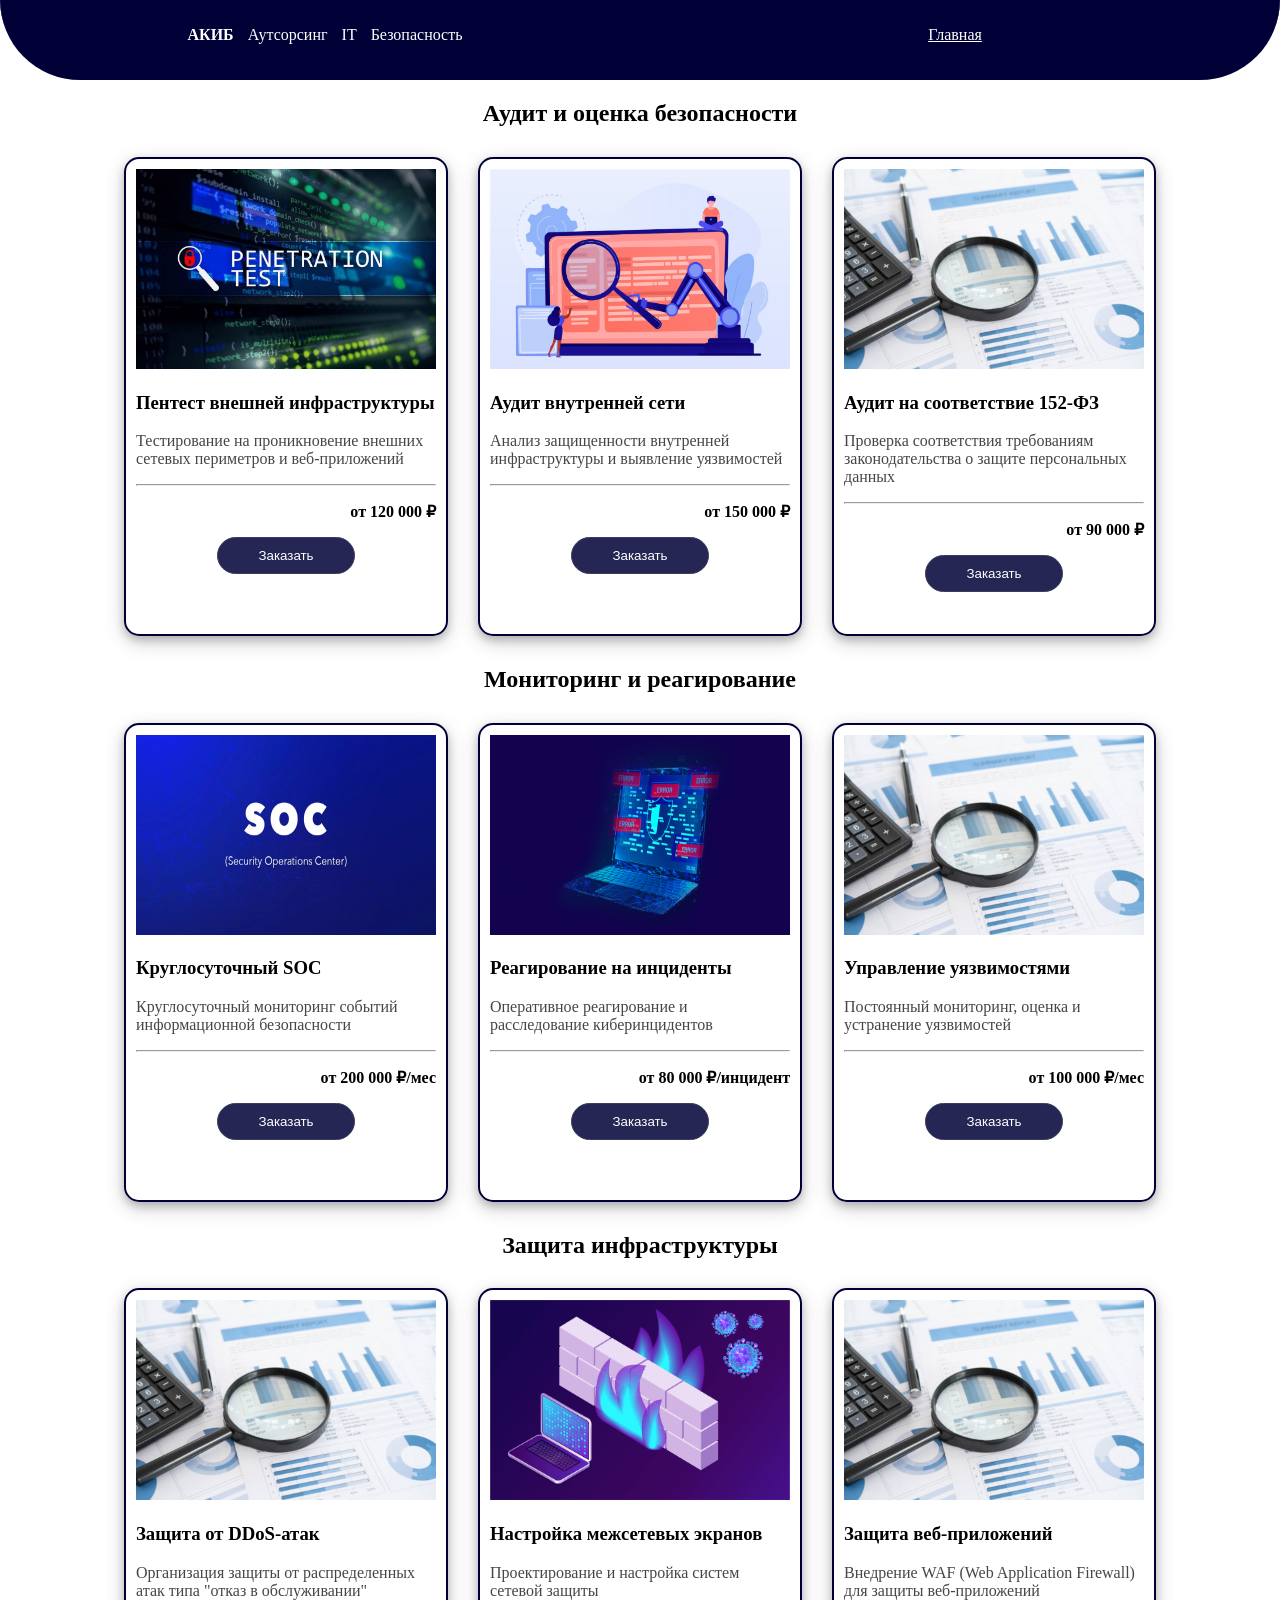
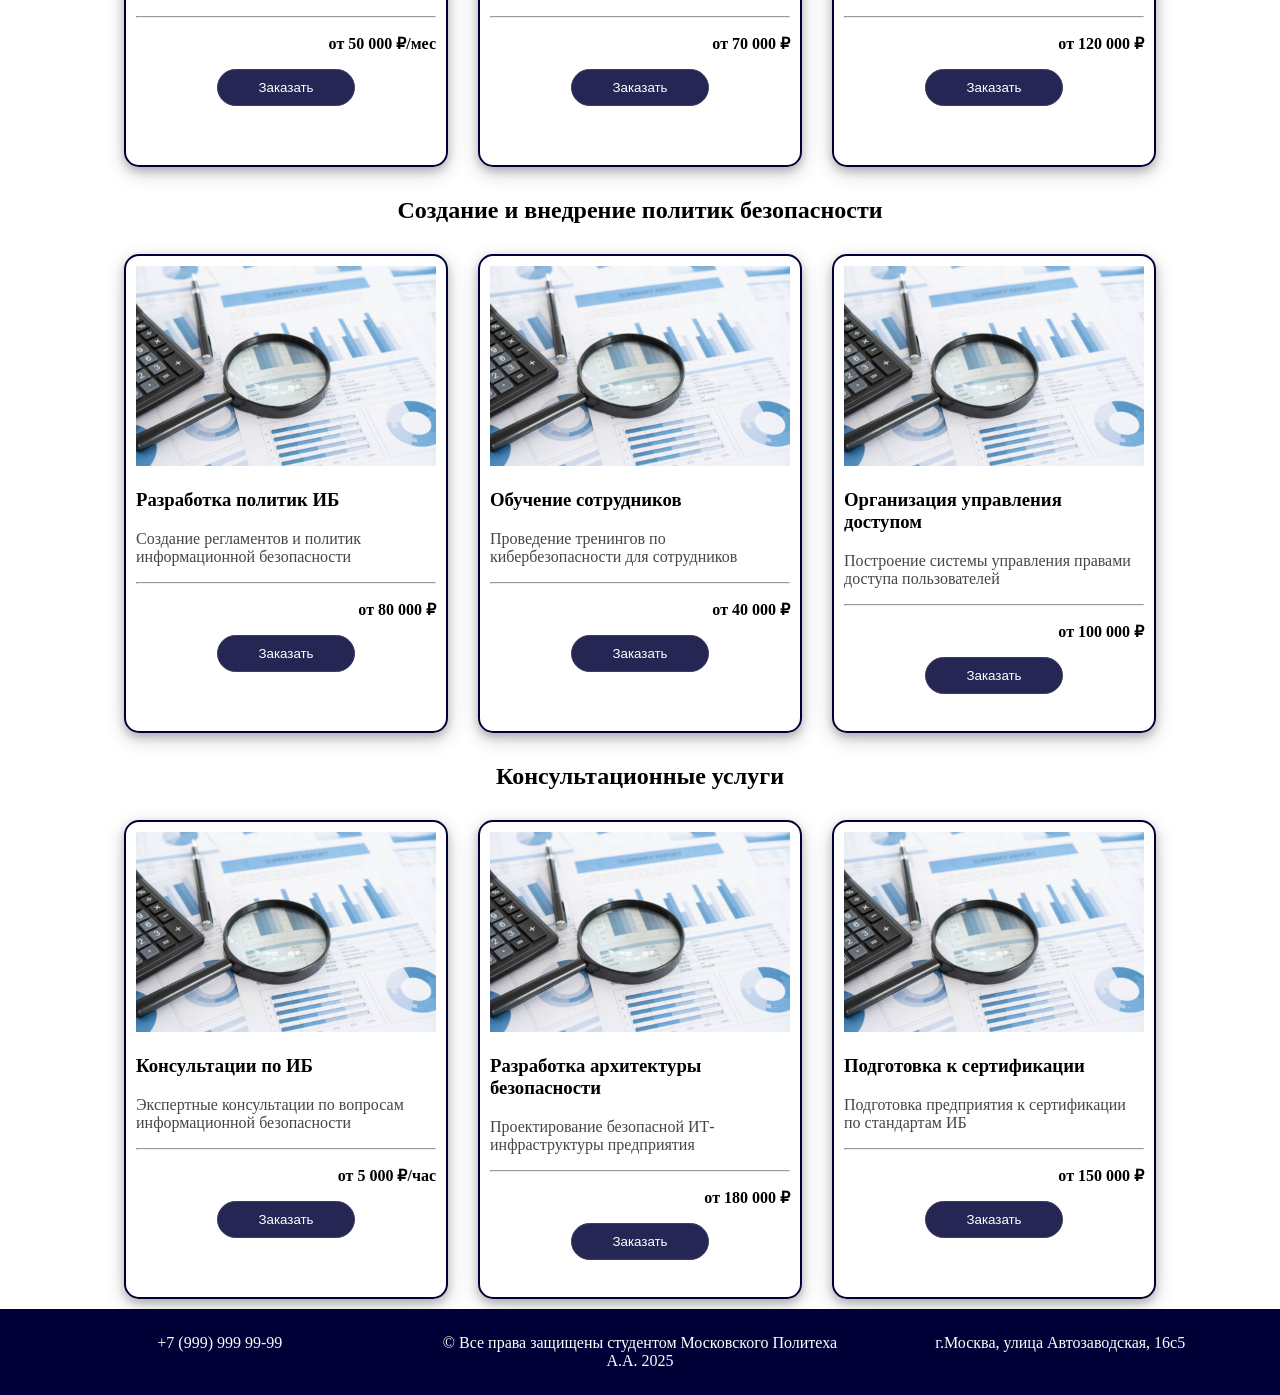
==== order.html @ b14c2a6c "Добавлены категории, небольшие исправления" ====
<!DOCTYPE html>
<html lang="ru">
<head>
    <meta charset="UTF-8">
    <meta name="viewport" content="width=device-width, initial-scale=1.0">
    <link rel="icon" href="img/logo.png">
    <link rel="stylesheet" href="css/template.css">
    <link rel="stylesheet" href="css/order.css">
    <script src="js/order.js"></script>
    <title>Заказ</title>
</head>
<body>
    <header>
        <div>
            <section>
                <p><span><b>АКИБ</b></span> <span>Аутсорсинг</span> <span>IT</span> <span>Безопасность</span></p>
            </section>

            <section>
                <nav>
                    <a href="./index.html">Главная</a>
                </nav>
            </section>
        </div>
    </header>
    <main>
        <section id="audit">
            <h1>Аудит и оценка безопасности</h1>
            <div class="services">
                <div class="card">
                    <div class="img-holder">
                        <img src="img/services/pentest.jpg" alt="">
                    </div>
                    <h3>Пентест внешней инфраструктуры</h3>
                    <p class="descryption">Тестирование на проникновение внешних сетевых периметров и веб-приложений</p>
                    <hr>
                    <p class="price">от 120 000 ₽</p>
                    <div class="center">
                        <button class="order" onclick="openOrderForm('Пентест внешней инфраструктуры', 'от 120 000 ₽')">Заказать</button>
                    </div>
                </div>

                <div class="card">
                    <div class="img-holder">
                        <img src="img/services/audit-net.jpg" alt="">
                    </div>
                    <h3>Аудит внутренней сети</h3>
                    <p class="descryption">Анализ защищенности внутренней инфраструктуры и выявление уязвимостей</p>
                    <hr>
                    <p class="price">от 150 000 ₽</p>
                    <div class="center">
                        <button class="order" onclick="openOrderForm('Аудит внутренней сети', 'от 150 000 ₽')">Заказать</button>
                    </div>
                </div>

                <div class="card">
                    <div class="img-holder">
                        <img src="img/services/audit-fz.jpg" alt="">
                    </div>
                    <h3>Аудит на соответствие 152-ФЗ</h3>
                    <p class="descryption">Проверка соответствия требованиям законодательства о защите персональных данных</p>
                    <hr>
                    <p class="price">от 90 000 ₽</p>
                    <div class="center">
                        <button class="order" onclick="openOrderForm('Аудит на соответствие 152-ФЗ', 'от 90 000 ₽')">Заказать</button>
                    </div>
                </div>
            </div>
        </section>

        <section id="monitoring">
            <h1>Мониторинг и реагирование</h1>
            <div class="services">
                <div class="card">
                    <div class="img-holder">
                        <img src="img/services/SOC.jpg" alt="">
                    </div>
                    <h3>Круглосуточный SOC</h3>
                    <p class="descryption">Круглосуточный мониторинг событий информационной безопасности</p>
                    <hr>
                    <p class="price">от 200 000 ₽/мес</p>
                    <div class="center">
                        <button class="order" onclick="openOrderForm('Круглосуточный SOC', 'от 200 000 ₽/мес')">Заказать</button>
                    </div>
                </div>

                <div class="card">
                    <div class="img-holder">
                        <img src="img/services/incident.jpg" alt="">
                    </div>
                    <h3>Реагирование на инциденты</h3>
                    <p class="descryption">Оперативное реагирование и расследование киберинцидентов</p>
                    <hr>
                    <p class="price">от 80 000 ₽/инцидент</p>
                    <div class="center">
                        <button class="order" onclick="openOrderForm('Реагирование на инциденты', 'от 80 000 ₽/инцидент')">Заказать</button>
                    </div>
                </div>

                <div class="card">
                    <div class="img-holder">
                        <img src="img/services/audit-fz.jpg" alt="">
                    </div>
                    <h3>Управление уязвимостями</h3>
                    <p class="descryption">Постоянный мониторинг, оценка и устранение уязвимостей</p>
                    <hr>
                    <p class="price">от 100 000 ₽/мес</p>
                    <div class="center">
                        <button class="order" onclick="openOrderForm('Управление уязвимостями', 'от 100 000 ₽/мес')">Заказать</button>
                    </div>
                </div>
            </div>
        </section>

        <section id="defence">
            <h1>Защита инфраструктуры</h1>

            <div class="services">
                <div class="card">
                    <div class="img-holder">
                        <img src="img/services/audit-fz.jpg" alt="">
                    </div>
                    <h3>Защита от DDoS-атак</h3>
                    <p class="descryption">Организация защиты от распределенных атак типа "отказ в обслуживании"</p>
                    <hr>
                    <p class="price">от 50 000 ₽/мес</p>
                    <div class="center">
                        <button class="order" onclick="openOrderForm('Защита от DDoS-атак', 'от 50 000 ₽/мес')">Заказать</button>
                    </div>
                </div>

                <div class="card">
                    <div class="img-holder">
                        <img src="img/services/firewall.png" alt="">
                    </div>
                    <h3>Настройка межсетевых экранов</h3>
                    <p class="descryption">Проектирование и настройка систем сетевой защиты</p>
                    <hr>
                    <p class="price">от 70 000 ₽</p>
                    <div class="center">
                        <button class="order" onclick="openOrderForm('Настройка межсетевых экранов', 'от 70 000 ₽')">Заказать</button>
                    </div>
                </div>

                <div class="card">
                    <div class="img-holder">
                        <img src="img/services/audit-fz.jpg" alt="">
                    </div>
                    <h3>Защита веб-приложений</h3>
                    <p class="descryption">Внедрение WAF (Web Application Firewall) для защиты веб-приложений</p>
                    <hr>
                    <p class="price">от 120 000 ₽</p>
                    <div class="center">
                        <button class="order" onclick="openOrderForm('Защита веб-приложений', 'от 120 000 ₽')">Заказать</button>
                    </div>
                </div>
            </div>
        </section>

        <section id="policy">
            <h1>Создание и внедрение политик безопасности</h1>
            <div class="services">
                <div class="card">
                    <div class="img-holder">
                        <img src="img/services/audit-fz.jpg" alt="">
                    </div>
                    <h3>Разработка политик ИБ</h3>
                    <p class="descryption">Создание регламентов и политик информационной безопасности</p>
                    <hr>
                    <p class="price">от 80 000 ₽</p>
                    <div class="center">
                        <button class="order" onclick="openOrderForm('Разработка политик ИБ', 'от 80 000 ₽')">Заказать</button>
                    </div>
                </div>

                <div class="card">
                    <div class="img-holder">
                        <img src="img/services/audit-fz.jpg" alt="">
                    </div>
                    <h3>Обучение сотрудников</h3>
                    <p class="descryption">Проведение тренингов по кибербезопасности для сотрудников</p>
                    <hr>
                    <p class="price">от 40 000 ₽</p>
                    <div class="center">
                        <button class="order" onclick="openOrderForm('Обучение сотрудников', 'от 40 000 ₽')">Заказать</button>
                    </div>
                </div>

                <div class="card">
                    <div class="img-holder">
                        <img src="img/services/audit-fz.jpg" alt="">
                    </div>
                    <h3>Организация управления доступом</h3>
                    <p class="descryption">Построение системы управления правами доступа пользователей</p>
                    <hr>
                    <p class="price">от 100 000 ₽</p>
                    <div class="center">
                        <button class="order" onclick="openOrderForm('Организация управления доступом', 'от 100 000 ₽')">Заказать</button>
                    </div>
                </div>
            </div>
        </section>

        <section id="consultation">
            <h1>Консультационные услуги</h1>
            <div class="services">
                <div class="card">
                    <div class="img-holder">
                        <img src="img/services/audit-fz.jpg" alt="">
                    </div>
                    <h3>Консультации по ИБ</h3>
                    <p class="descryption">Экспертные консультации по вопросам информационной безопасности</p>
                    <hr>
                    <p class="price">от 5 000 ₽/час</p>
                    <div class="center">
                        <button class="order" onclick="openOrderForm('Консультации по ИБ', 'от 5 000 ₽/час')">Заказать</button>
                    </div>
                </div>

                <div class="card">
                    <div class="img-holder">
                        <img src="img/services/audit-fz.jpg" alt="">
                    </div>
                    <h3>Разработка архитектуры безопасности</h3>
                    <p class="descryption">Проектирование безопасной ИТ-инфраструктуры предприятия</p>
                    <hr>
                    <p class="price">от 180 000 ₽</p>
                    <div class="center">
                        <button class="order" onclick="openOrderForm('Разработка архитектуры безопасности', 'от 180 000 ₽')">Заказать</button>
                    </div>
                </div>

                <div class="card">
                    <div class="img-holder">
                        <img src="img/services/audit-fz.jpg" alt="">
                    </div>
                    <h3>Подготовка к сертификации</h3>
                    <p class="descryption">Подготовка предприятия к сертификации по стандартам ИБ</p>
                    <hr>
                    <p class="price">от 150 000 ₽</p>
                    <div class="center">
                        <button class="order" onclick="openOrderForm('Подготовка к сертификации', 'от 150 000 ₽')">Заказать</button>
                    </div>
                </div>
            </div>
        </section>
    </main>
    <footer>
        <div>
            <section>+7 (999) 999 99-99</section>
            <section>© Все права защищены студентом Московского Политеха А.А. 2025</section>
            <section>г.Москва, улица Автозаводская, 16с5</section>
        </div>
    </footer>

    <div id="orderModal" class="modal">
        <div class="modal-content">
            <span class="close" onclick="closeOrderForm()">&times;</span>
            <h2>Заказ услуги</h2>
            
            <div class="service-info">
                <p><strong>Услуга:</strong> <span id="selectedService"></span></p>
                <p><strong>Стоимость:</strong> <span id="selectedPrice"></span></p>
            </div>

            <form id="orderForm" action="https://httpbin.org/post" method="POST" accept-charset="utf-8">
                <div class="form-group">
                    <label for="company">Компания *</label>
                    <input type="text" id="company" name="company" required>
                </div>

                <div class="form-group">
                    <label for="name">Контактное лицо *</label>
                    <input type="text" id="name" name="name" required>
                </div>

                <div class="form-group">
                    <label for="phone">Телефон *</label>
                    <input type="tel" id="phone" name="phone" required>
                </div>

                <div class="form-group">
                    <label for="email">Email *</label>
                    <input type="email" id="email" name="email" required>
                </div>

                <div class="form-group">
                    <label for="description">Описание задачи</label>
                    <textarea id="description" name="description" placeholder="Опишите кратко ваши потребности..."></textarea>
                </div>

                <div class="form-group">
                    <label for="employees">Количество сотрудников</label>
                    <select id="employees" name="employees">
                        <option value="">Выберите количество</option>
                        <option value="1-10">1-10</option>
                        <option value="11-50">11-50</option>
                        <option value="51-200">51-200</option>
                        <option value="201-500">201-500</option>
                        <option value="500+">500+</option>
                    </select>
                </div>

                <button type="submit" class="submit-btn">Отправить заявку</button>
            </form>
        </div>
    </div>
</body>
</html>
---- css/template.css ----
/* === basic === */
html, body {height: 100%; margin: 0;}
body {
    font-family: "Montserrat";
    display: flex;
    flex-direction: column;
    background-color: white;
}

/* === Header === */
header {
    width: 100%;
    background-color: rgb(0,0,55);
    color: white;
    text-align: center;
    border-bottom: 10px solid rgb(0, 0, 55);
    border-bottom-left-radius: 90px;
    border-bottom-right-radius: 90px;
}
header div {
    display: flex;
    justify-content: space-between;
    margin: 10px;
    align-items: center;
}
header section {
    display: table-cell;
    vertical-align: middle;
    width: 50%;
}
header span {
    padding: 5px;
}
header nav a {
    color: white;
    padding: 5px 15px;
}
.login-btn {
    background: none;
    color: white;
    padding: 5px 15px;
    border: none;
    text-decoration: underline;
    font-size: 16px;
    cursor: pointer;
}
/* === Main === */
.center {
    text-align: center;
}
.left {
    text-align: left;
}
.right {
    text-align: right;
}
.overflow {overflow: auto;}
/* ====== Footer ====== */
footer {
    width: 100%;
    background-color: rgb(0,0,55);
    color: white;
    text-align: center;
    padding: 15px 0;
}
footer div {
    display: flex;
    justify-content: space-between;
    margin: 10px;
}
footer section {
    width: 33.3%;
}
/* ====== Mobile ====== */
@media screen and (max-width: 600px) {
    header nav a {
        display: block;
    }
}
---- css/order.css ----
.services {
    display: flex;
    flex-flow: row wrap;
    padding: 10px;
    margin: auto;
    gap: 30px 30px;
    align-items: center;
    justify-content: center;
}
.card {
    width: 300px;
    height: 455px;
    border: 2px solid rgb(0,0,55);
    border-radius: 15px;
    padding: 10px;
    box-shadow: 0 4px 8px 0 rgba(0, 0, 0, 0.2), 0 6px 20px 0 rgba(0, 0, 0, 0.19);
}
.img-holder {
    display: inline-block;
    width: 100%;  
    height: 200px; 
}
img {
    width: 100%;
    height: 100%;
}
.price {
    text-align: right;
    font-weight: bold;
}
h1 {text-align: center;}
.descryption {
    color: rgb(70, 70, 70);
}
button.order {
    background-color: rgba(0,0,55,0.85);
    color: white;
    padding: 10px 40px;
    border: 1px solid rgb(60,60,95);
    border-radius: 20px;
}
button.order:hover {
    background-color: rgba(100,100,195,0.85);
    cursor: pointer;
}
/* Стили для модального окна */
.modal {
    display: none;
    position: fixed;
    z-index: 1000;
    left: 0;
    top: 0;
    width: 100%;
    height: 100%;
    background-color: rgba(0,0,0,0.5);
}

.modal-content {
    background-color: #fefefe;
    margin: 5% auto;
    padding: 30px;
    border-radius: 10px;
    width: 90%;
    max-width: 600px;
    box-shadow: 0 4px 20px rgba(0,0,0,0.2);
    max-height: 70vh;
    overflow-y: scroll;
}

.close {
    color: #aaa;
    float: right;
    font-size: 28px;
    font-weight: bold;
    cursor: pointer;
}

.close:hover {
    color: #000;
}

.form-group {
    margin-bottom: 20px;
}

label {
    display: block;
    margin-bottom: 5px;
    font-weight: bold;
}

input, textarea, select {
    width: 100%;
    padding: 10px;
    border: 1px solid #ddd;
    border-radius: 5px;
    font-size: 14px;
}

textarea {
    height: 100px;
    resize: vertical;
}

.submit-btn {
    background-color: #007bff;
    color: white;
    padding: 12px 24px;
    border: none;
    border-radius: 5px;
    cursor: pointer;
    font-size: 16px;
    width: 100%;
}

.submit-btn:hover {
    background-color: #0056b3;
}

.service-info {
    background-color: #f8f9fa;
    padding: 15px;
    border-radius: 5px;
    margin-bottom: 20px;
    border-left: 4px solid #007bff;
}
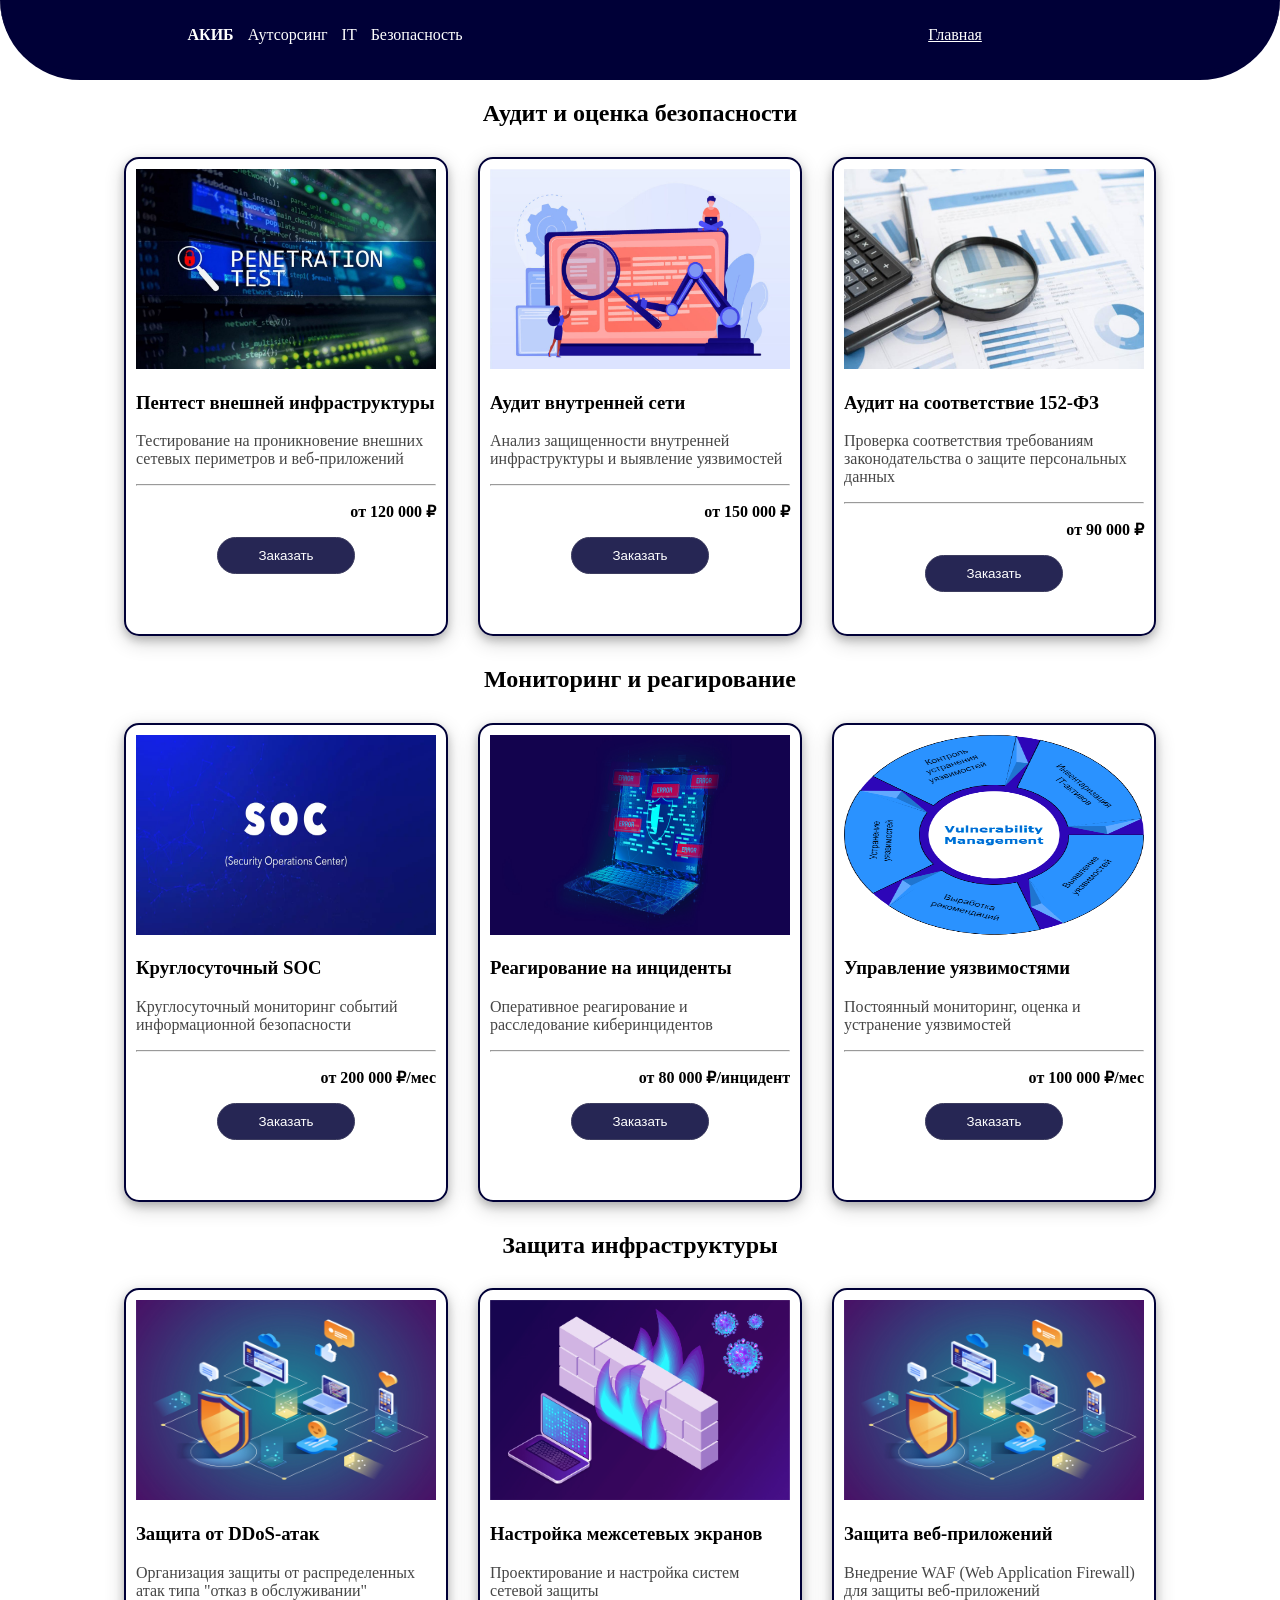
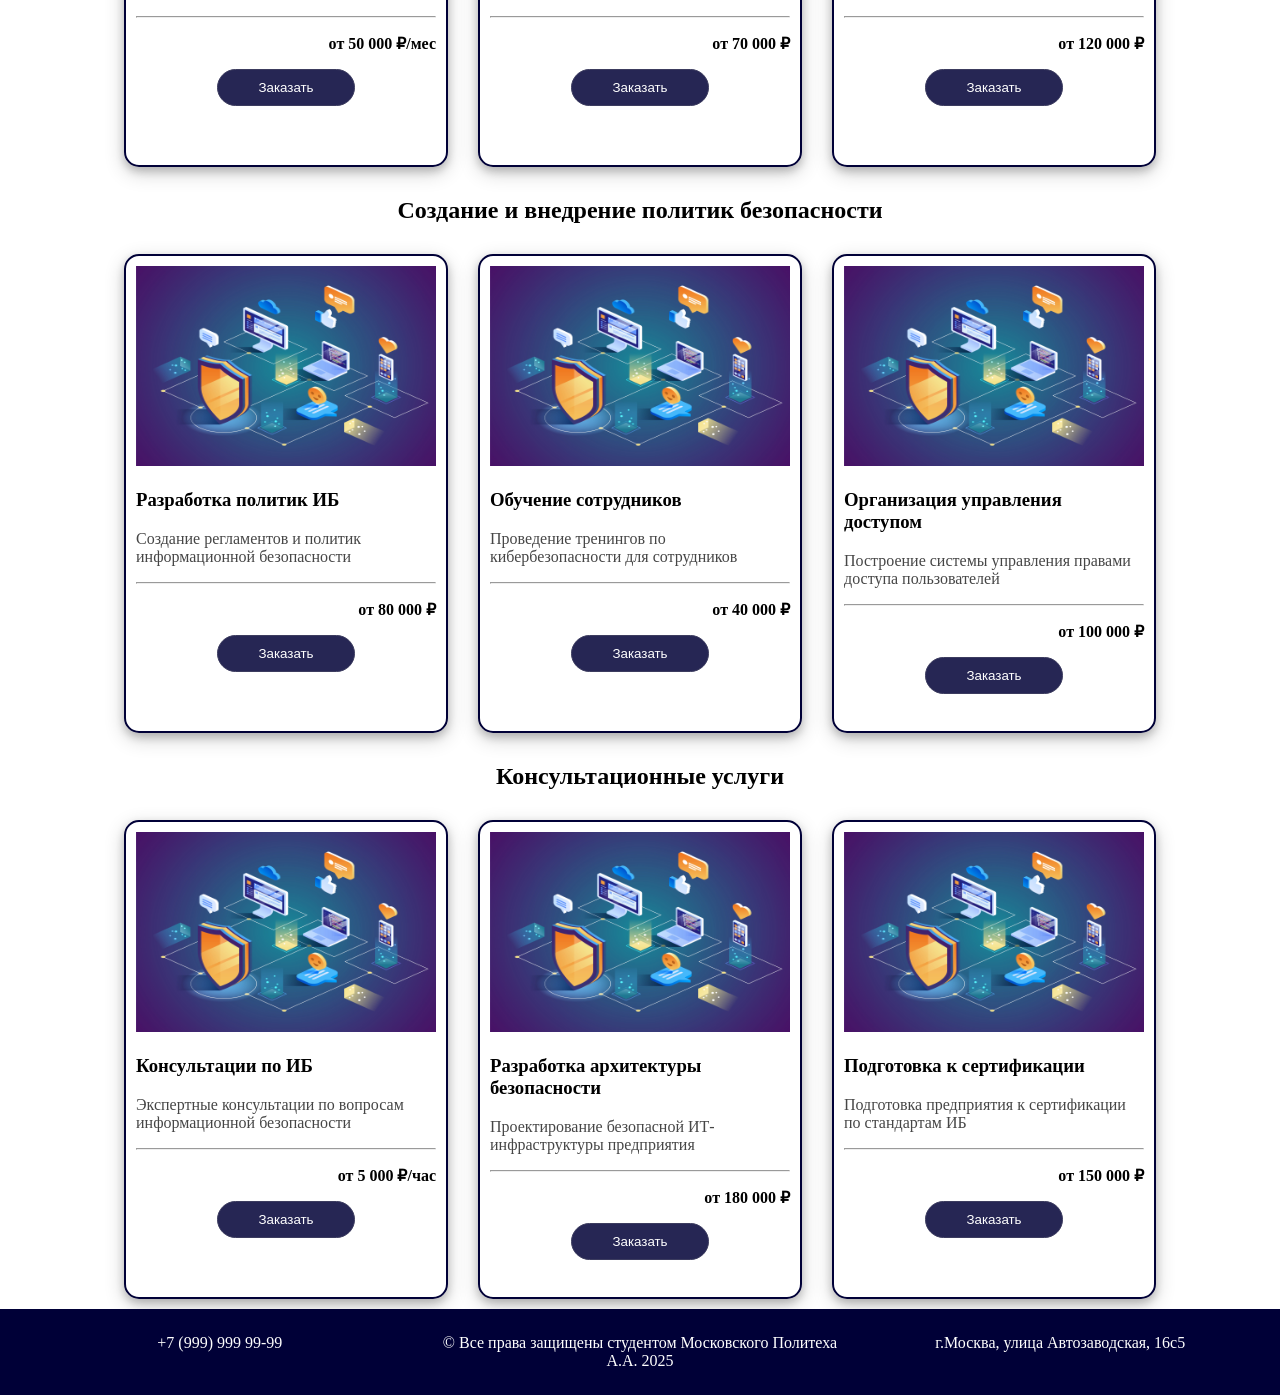
==== commit 9e4adba1: "Добавлены картинки к услугам" ====
--- a/order.html
+++ b/order.html
@@ -99,7 +99,7 @@
 
                 <div class="card">
                     <div class="img-holder">
-                        <img src="img/services/audit-fz.jpg" alt="">
+                        <img src="img/services/vul_control.png" alt="">
                     </div>
                     <h3>Управление уязвимостями</h3>
                     <p class="descryption">Постоянный мониторинг, оценка и устранение уязвимостей</p>
@@ -118,7 +118,7 @@
             <div class="services">
                 <div class="card">
                     <div class="img-holder">
-                        <img src="img/services/audit-fz.jpg" alt="">
+                        <img src="img/services/defence_template.jpg" alt="">
                     </div>
                     <h3>Защита от DDoS-атак</h3>
                     <p class="descryption">Организация защиты от распределенных атак типа "отказ в обслуживании"</p>
@@ -144,7 +144,7 @@
 
                 <div class="card">
                     <div class="img-holder">
-                        <img src="img/services/audit-fz.jpg" alt="">
+                        <img src="img/services/defence_template.jpg" alt="">
                     </div>
                     <h3>Защита веб-приложений</h3>
                     <p class="descryption">Внедрение WAF (Web Application Firewall) для защиты веб-приложений</p>
@@ -162,7 +162,7 @@
             <div class="services">
                 <div class="card">
                     <div class="img-holder">
-                        <img src="img/services/audit-fz.jpg" alt="">
+                        <img src="img/services/defence_template.jpg" alt="">
                     </div>
                     <h3>Разработка политик ИБ</h3>
                     <p class="descryption">Создание регламентов и политик информационной безопасности</p>
@@ -175,7 +175,7 @@
 
                 <div class="card">
                     <div class="img-holder">
-                        <img src="img/services/audit-fz.jpg" alt="">
+                        <img src="img/services/defence_template.jpg" alt="">
                     </div>
                     <h3>Обучение сотрудников</h3>
                     <p class="descryption">Проведение тренингов по кибербезопасности для сотрудников</p>
@@ -188,7 +188,7 @@
 
                 <div class="card">
                     <div class="img-holder">
-                        <img src="img/services/audit-fz.jpg" alt="">
+                        <img src="img/services/defence_template.jpg" alt="">
                     </div>
                     <h3>Организация управления доступом</h3>
                     <p class="descryption">Построение системы управления правами доступа пользователей</p>
@@ -206,7 +206,7 @@
             <div class="services">
                 <div class="card">
                     <div class="img-holder">
-                        <img src="img/services/audit-fz.jpg" alt="">
+                        <img src="img/services/defence_template.jpg" alt="">
                     </div>
                     <h3>Консультации по ИБ</h3>
                     <p class="descryption">Экспертные консультации по вопросам информационной безопасности</p>
@@ -219,7 +219,7 @@
 
                 <div class="card">
                     <div class="img-holder">
-                        <img src="img/services/audit-fz.jpg" alt="">
+                        <img src="img/services/defence_template.jpg" alt="">
                     </div>
                     <h3>Разработка архитектуры безопасности</h3>
                     <p class="descryption">Проектирование безопасной ИТ-инфраструктуры предприятия</p>
@@ -232,7 +232,7 @@
 
                 <div class="card">
                     <div class="img-holder">
-                        <img src="img/services/audit-fz.jpg" alt="">
+                        <img src="img/services/defence_template.jpg" alt="">
                     </div>
                     <h3>Подготовка к сертификации</h3>
                     <p class="descryption">Подготовка предприятия к сертификации по стандартам ИБ</p>
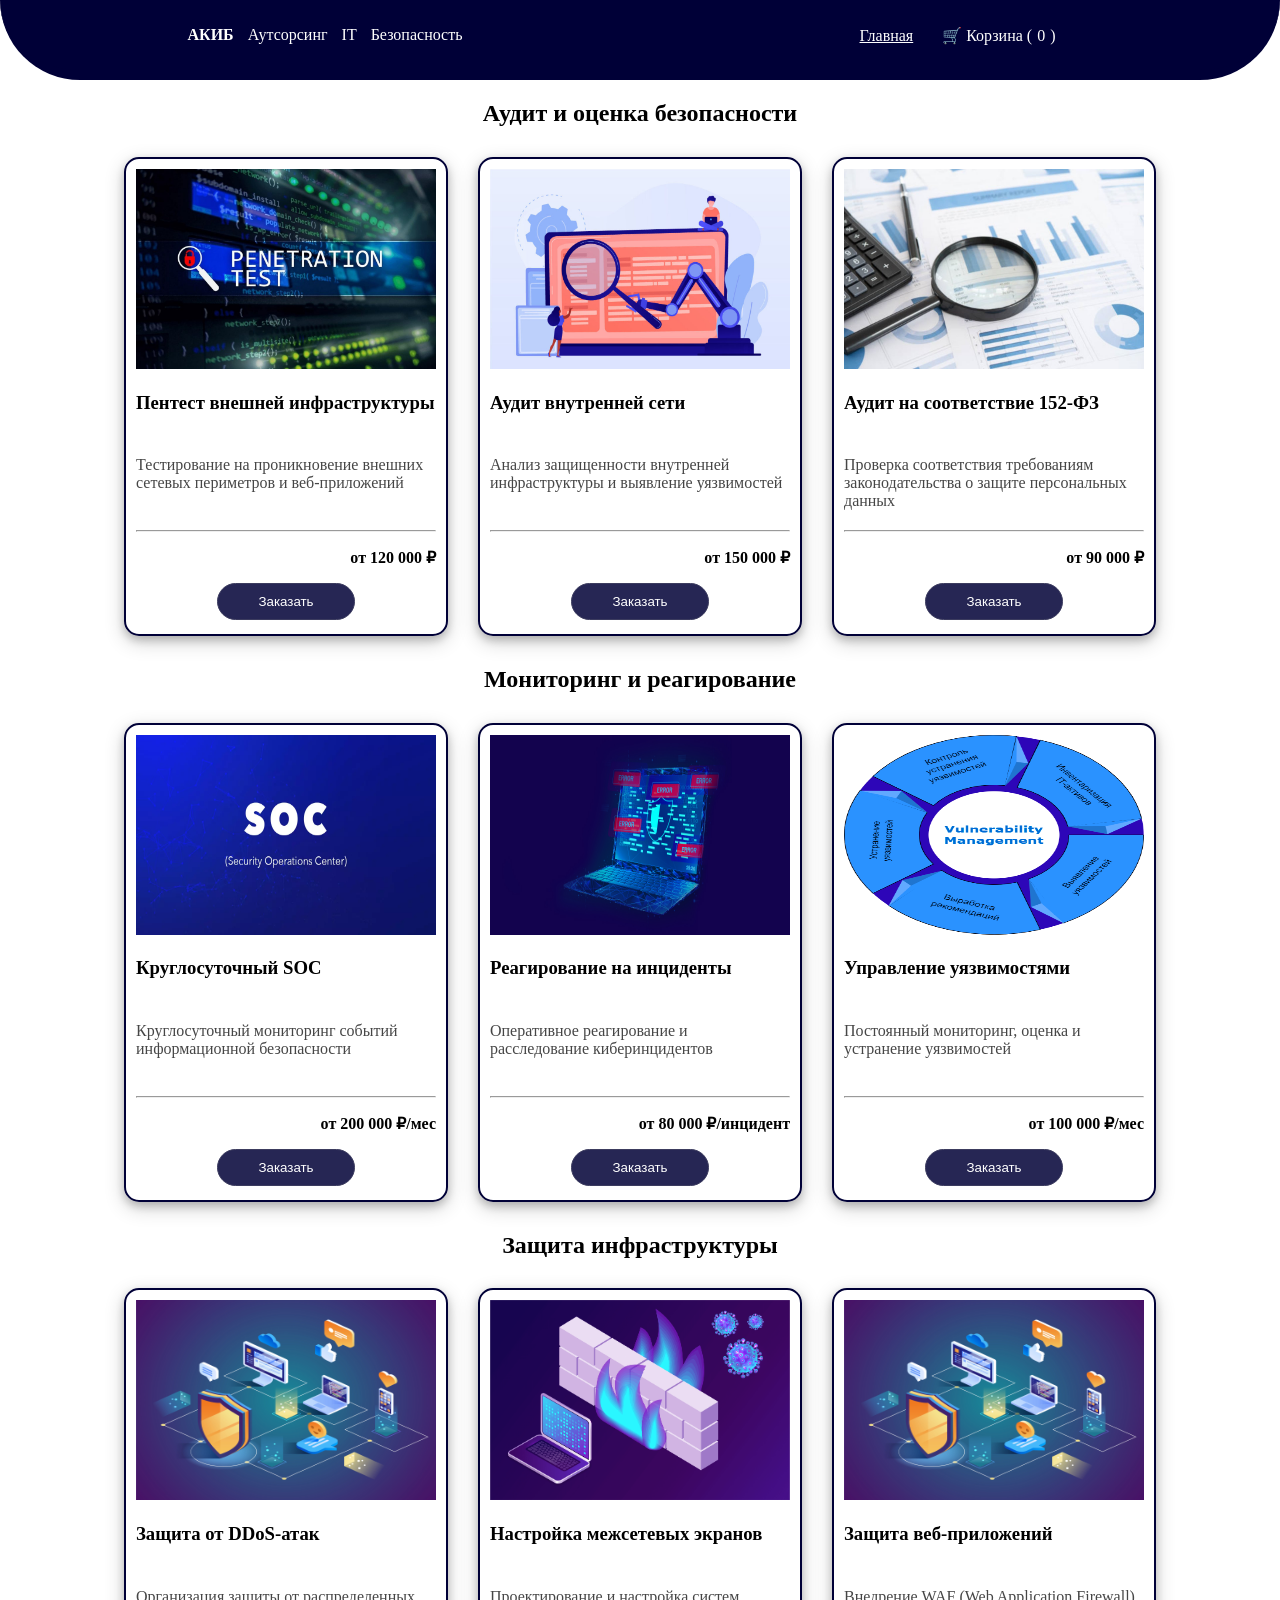
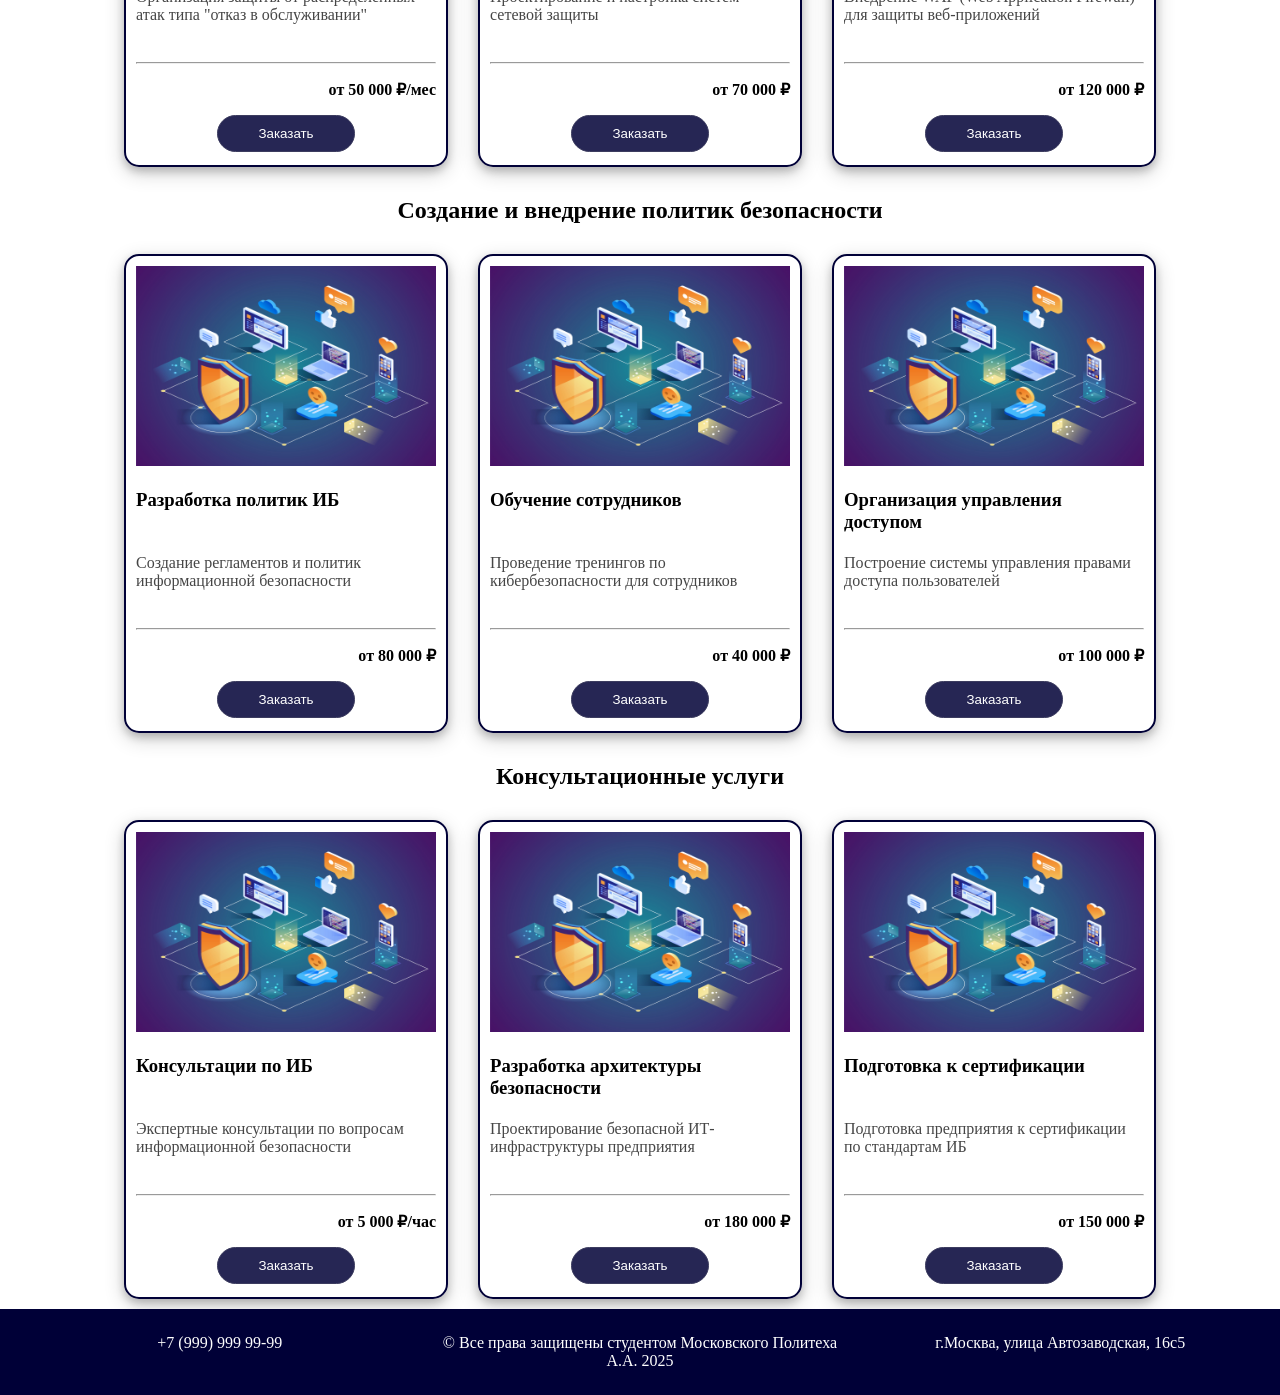
==== commit 9df3fb8b: "Лабораторная работа №3, страница заказа готова, добавлена корзина." ====
--- a/order.html
+++ b/order.html
@@ -19,6 +19,9 @@
             <section>
                 <nav>
                     <a href="./index.html">Главная</a>
+                    <div id="cart-icon" onclick="toggleCart()">
+                        🛒 Корзина (<span id="cart-count">0</span>)
+                    </div>
                 </nav>
             </section>
         </div>
@@ -305,5 +308,25 @@
             </form>
         </div>
     </div>
+
+    <div id="cartModal" class="modal">
+        <div class="cart-modal-content">
+            <span class="close" onclick="closeCart()">&times;</span>
+            <h2>Корзина услуг</h2>
+            
+            <div id="cartItems">
+                <!-- Содержимое корзины будет здесь -->
+            </div>
+            
+            <div class="cart-total">
+                Итого: <span id="cartTotal">0 ₽</span>
+            </div>
+            
+            <div class="cart-actions">
+                <button id="closeCart" onclick="closeCart()">Продолжить выбор</button>
+                <button id="checkoutBtn" onclick="checkoutFromCart()">Перейти к оформлению</button>
+            </div>
+        </div>
+    </div>
 </body>
 </html>
--- a/css/template.css
+++ b/css/template.css
@@ -73,6 +73,10 @@
 }
 /* ====== Mobile ====== */
 @media screen and (max-width: 600px) {
+    header {
+        border-bottom-left-radius: 60px;
+        border-bottom-right-radius: 60px;
+    }
     header nav a {
         display: block;
     }
--- a/css/order.css
+++ b/css/order.css
@@ -1,3 +1,4 @@
+/* === Main === */
 .services {
     display: flex;
     flex-flow: row wrap;
@@ -15,6 +16,12 @@
     padding: 10px;
     box-shadow: 0 4px 8px 0 rgba(0, 0, 0, 0.2), 0 6px 20px 0 rgba(0, 0, 0, 0.19);
 }
+.card h3 {
+    min-height: 46px;
+}
+.card p.descryption {
+    min-height: 58px;
+}
 .img-holder {
     display: inline-block;
     width: 100%;  
@@ -43,7 +50,7 @@
     background-color: rgba(100,100,195,0.85);
     cursor: pointer;
 }
-/* Стили для модального окна */
+/* === Modal === */
 .modal {
     display: none;
     position: fixed;
@@ -123,4 +130,135 @@
     border-radius: 5px;
     margin-bottom: 20px;
     border-left: 4px solid #007bff;
+}
+/* === Cart === */
+#cart-icon {
+    cursor: pointer;
+    display: inline-block;
+    background-color: none;
+    color: white;
+}
+
+/* === Cart Modal === */
+#cartModal {
+    display: none;
+    position: fixed;
+    z-index: 1000;
+    left: 0;
+    top: 0;
+    width: 100%;
+    height: 100%;
+    background-color: rgba(0,0,0,0.5);
+}
+
+.cart-modal-content {
+    background-color: #fefefe;
+    margin: 5% auto;
+    padding: 20px;
+    border-radius: 10px;
+    width: 80%;
+    max-width: 600px;
+    box-shadow: 0 4px 8px rgba(0,0,0,0.2);
+}
+
+#cartItems {
+    max-height: 400px;
+    overflow-y: auto;
+    margin: 20px 0;
+    border-top: 1px solid #eee;
+    border-bottom: 1px solid #eee;
+    padding: 10px 0;
+}
+
+.cart-item {
+    display: flex;
+    justify-content: space-between;
+    align-items: center;
+    padding: 10px 0;
+    border-bottom: 1px solid #f5f5f5;
+}
+
+.cart-item:last-child {
+    border-bottom: none;
+}
+
+.cart-item-info {
+    flex-grow: 1;
+}
+
+.cart-item-name {
+    font-weight: bold;
+    margin-bottom: 5px;
+}
+
+.cart-item-price {
+    color: #666;
+    font-size: 0.9em;
+}
+
+.remove-item {
+    background-color: #ff4444;
+    color: white;
+    border: none;
+    border-radius: 3px;
+    padding: 5px 10px;
+    cursor: pointer;
+    margin-left: 15px;
+}
+
+.remove-item:hover {
+    background-color: #cc0000;
+}
+
+.cart-total {
+    text-align: right;
+    font-size: 1.2em;
+    font-weight: bold;
+    margin: 15px 0;
+}
+
+.cart-actions {
+    display: flex;
+    justify-content: flex-end;
+    gap: 10px;
+}
+
+#checkoutBtn {
+    background-color: #2c3e50;
+    color: white;
+    border: none;
+    padding: 10px 20px;
+    border-radius: 5px;
+    cursor: pointer;
+    font-size: 1em;
+}
+
+#checkoutBtn:hover {
+    background-color: #1a252f;
+}
+
+#closeCart {
+    background-color: white;
+    color: rgb(0,0,55);
+    border: none;
+    padding: 10px 20px;
+    border-radius: 5px;
+    cursor: pointer;
+    font-size: 1em;
+}
+
+#closeCart:hover {
+    background-color: #7f8c8d;
+}
+
+.empty-cart-message {
+    text-align: center;
+    padding: 20px;
+    color: #7f8c8d;
+}
+
+@media screen and (max-width: 600px) {
+    .modal-content {
+        width: 80%;
+    }
 }
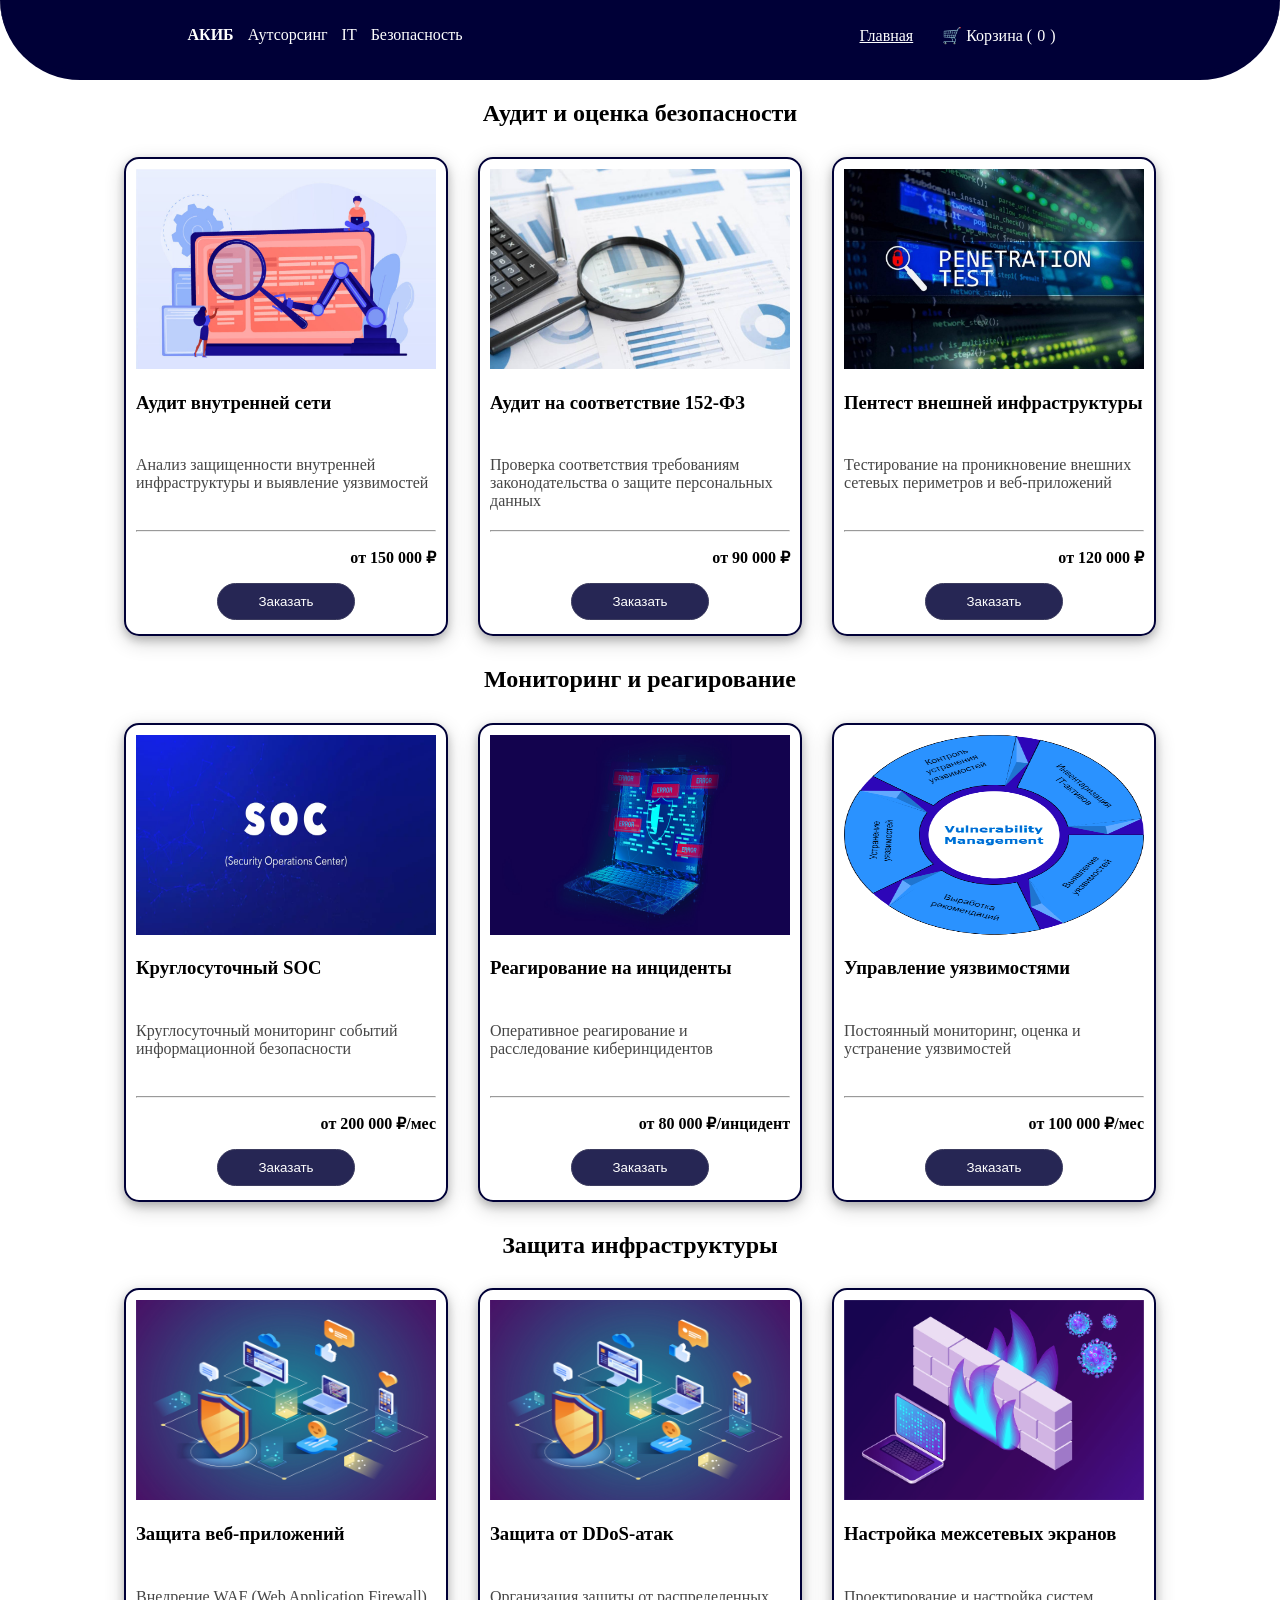
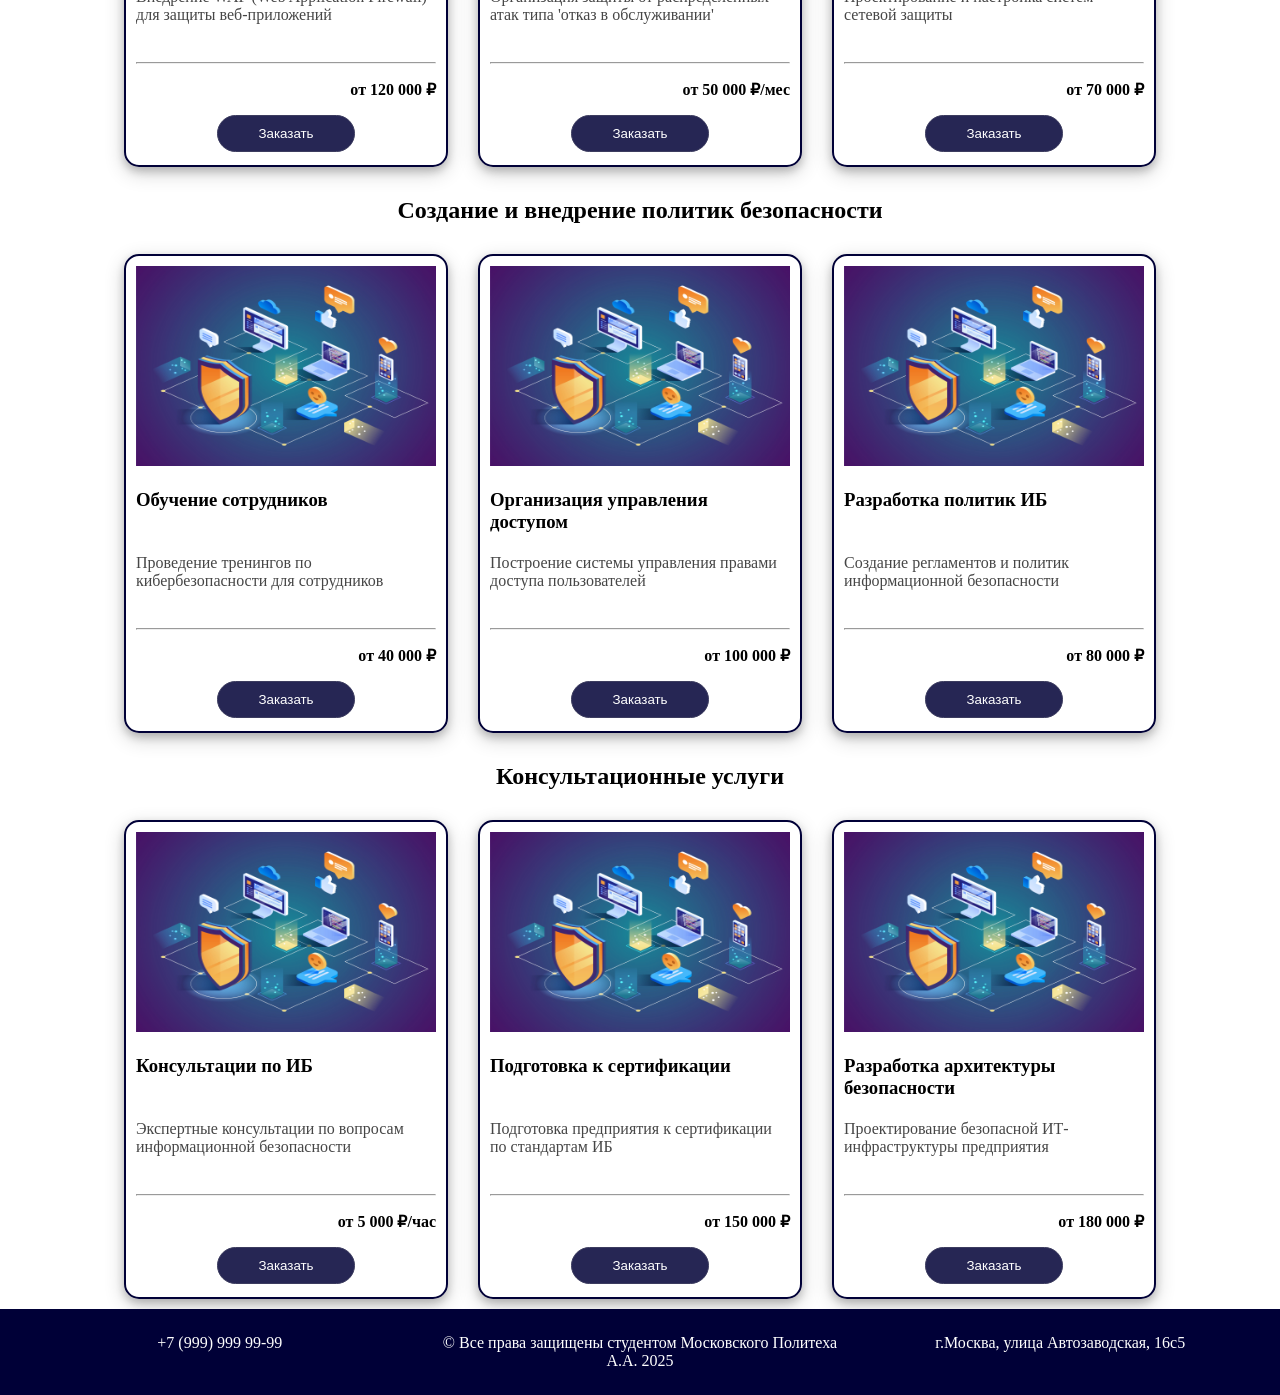
==== commit eeec36d7: "Лабораторная работа №4, динамический вывод карточек с услугами через JavaScript и сортировка их в ал" ====
--- a/order.html
+++ b/order.html
@@ -27,226 +27,7 @@
         </div>
     </header>
     <main>
-        <section id="audit">
-            <h1>Аудит и оценка безопасности</h1>
-            <div class="services">
-                <div class="card">
-                    <div class="img-holder">
-                        <img src="img/services/pentest.jpg" alt="">
-                    </div>
-                    <h3>Пентест внешней инфраструктуры</h3>
-                    <p class="descryption">Тестирование на проникновение внешних сетевых периметров и веб-приложений</p>
-                    <hr>
-                    <p class="price">от 120 000 ₽</p>
-                    <div class="center">
-                        <button class="order" onclick="openOrderForm('Пентест внешней инфраструктуры', 'от 120 000 ₽')">Заказать</button>
-                    </div>
-                </div>
-
-                <div class="card">
-                    <div class="img-holder">
-                        <img src="img/services/audit-net.jpg" alt="">
-                    </div>
-                    <h3>Аудит внутренней сети</h3>
-                    <p class="descryption">Анализ защищенности внутренней инфраструктуры и выявление уязвимостей</p>
-                    <hr>
-                    <p class="price">от 150 000 ₽</p>
-                    <div class="center">
-                        <button class="order" onclick="openOrderForm('Аудит внутренней сети', 'от 150 000 ₽')">Заказать</button>
-                    </div>
-                </div>
-
-                <div class="card">
-                    <div class="img-holder">
-                        <img src="img/services/audit-fz.jpg" alt="">
-                    </div>
-                    <h3>Аудит на соответствие 152-ФЗ</h3>
-                    <p class="descryption">Проверка соответствия требованиям законодательства о защите персональных данных</p>
-                    <hr>
-                    <p class="price">от 90 000 ₽</p>
-                    <div class="center">
-                        <button class="order" onclick="openOrderForm('Аудит на соответствие 152-ФЗ', 'от 90 000 ₽')">Заказать</button>
-                    </div>
-                </div>
-            </div>
-        </section>
-
-        <section id="monitoring">
-            <h1>Мониторинг и реагирование</h1>
-            <div class="services">
-                <div class="card">
-                    <div class="img-holder">
-                        <img src="img/services/SOC.jpg" alt="">
-                    </div>
-                    <h3>Круглосуточный SOC</h3>
-                    <p class="descryption">Круглосуточный мониторинг событий информационной безопасности</p>
-                    <hr>
-                    <p class="price">от 200 000 ₽/мес</p>
-                    <div class="center">
-                        <button class="order" onclick="openOrderForm('Круглосуточный SOC', 'от 200 000 ₽/мес')">Заказать</button>
-                    </div>
-                </div>
-
-                <div class="card">
-                    <div class="img-holder">
-                        <img src="img/services/incident.jpg" alt="">
-                    </div>
-                    <h3>Реагирование на инциденты</h3>
-                    <p class="descryption">Оперативное реагирование и расследование киберинцидентов</p>
-                    <hr>
-                    <p class="price">от 80 000 ₽/инцидент</p>
-                    <div class="center">
-                        <button class="order" onclick="openOrderForm('Реагирование на инциденты', 'от 80 000 ₽/инцидент')">Заказать</button>
-                    </div>
-                </div>
-
-                <div class="card">
-                    <div class="img-holder">
-                        <img src="img/services/vul_control.png" alt="">
-                    </div>
-                    <h3>Управление уязвимостями</h3>
-                    <p class="descryption">Постоянный мониторинг, оценка и устранение уязвимостей</p>
-                    <hr>
-                    <p class="price">от 100 000 ₽/мес</p>
-                    <div class="center">
-                        <button class="order" onclick="openOrderForm('Управление уязвимостями', 'от 100 000 ₽/мес')">Заказать</button>
-                    </div>
-                </div>
-            </div>
-        </section>
-
-        <section id="defence">
-            <h1>Защита инфраструктуры</h1>
-
-            <div class="services">
-                <div class="card">
-                    <div class="img-holder">
-                        <img src="img/services/defence_template.jpg" alt="">
-                    </div>
-                    <h3>Защита от DDoS-атак</h3>
-                    <p class="descryption">Организация защиты от распределенных атак типа "отказ в обслуживании"</p>
-                    <hr>
-                    <p class="price">от 50 000 ₽/мес</p>
-                    <div class="center">
-                        <button class="order" onclick="openOrderForm('Защита от DDoS-атак', 'от 50 000 ₽/мес')">Заказать</button>
-                    </div>
-                </div>
-
-                <div class="card">
-                    <div class="img-holder">
-                        <img src="img/services/firewall.png" alt="">
-                    </div>
-                    <h3>Настройка межсетевых экранов</h3>
-                    <p class="descryption">Проектирование и настройка систем сетевой защиты</p>
-                    <hr>
-                    <p class="price">от 70 000 ₽</p>
-                    <div class="center">
-                        <button class="order" onclick="openOrderForm('Настройка межсетевых экранов', 'от 70 000 ₽')">Заказать</button>
-                    </div>
-                </div>
-
-                <div class="card">
-                    <div class="img-holder">
-                        <img src="img/services/defence_template.jpg" alt="">
-                    </div>
-                    <h3>Защита веб-приложений</h3>
-                    <p class="descryption">Внедрение WAF (Web Application Firewall) для защиты веб-приложений</p>
-                    <hr>
-                    <p class="price">от 120 000 ₽</p>
-                    <div class="center">
-                        <button class="order" onclick="openOrderForm('Защита веб-приложений', 'от 120 000 ₽')">Заказать</button>
-                    </div>
-                </div>
-            </div>
-        </section>
-
-        <section id="policy">
-            <h1>Создание и внедрение политик безопасности</h1>
-            <div class="services">
-                <div class="card">
-                    <div class="img-holder">
-                        <img src="img/services/defence_template.jpg" alt="">
-                    </div>
-                    <h3>Разработка политик ИБ</h3>
-                    <p class="descryption">Создание регламентов и политик информационной безопасности</p>
-                    <hr>
-                    <p class="price">от 80 000 ₽</p>
-                    <div class="center">
-                        <button class="order" onclick="openOrderForm('Разработка политик ИБ', 'от 80 000 ₽')">Заказать</button>
-                    </div>
-                </div>
-
-                <div class="card">
-                    <div class="img-holder">
-                        <img src="img/services/defence_template.jpg" alt="">
-                    </div>
-                    <h3>Обучение сотрудников</h3>
-                    <p class="descryption">Проведение тренингов по кибербезопасности для сотрудников</p>
-                    <hr>
-                    <p class="price">от 40 000 ₽</p>
-                    <div class="center">
-                        <button class="order" onclick="openOrderForm('Обучение сотрудников', 'от 40 000 ₽')">Заказать</button>
-                    </div>
-                </div>
-
-                <div class="card">
-                    <div class="img-holder">
-                        <img src="img/services/defence_template.jpg" alt="">
-                    </div>
-                    <h3>Организация управления доступом</h3>
-                    <p class="descryption">Построение системы управления правами доступа пользователей</p>
-                    <hr>
-                    <p class="price">от 100 000 ₽</p>
-                    <div class="center">
-                        <button class="order" onclick="openOrderForm('Организация управления доступом', 'от 100 000 ₽')">Заказать</button>
-                    </div>
-                </div>
-            </div>
-        </section>
-
-        <section id="consultation">
-            <h1>Консультационные услуги</h1>
-            <div class="services">
-                <div class="card">
-                    <div class="img-holder">
-                        <img src="img/services/defence_template.jpg" alt="">
-                    </div>
-                    <h3>Консультации по ИБ</h3>
-                    <p class="descryption">Экспертные консультации по вопросам информационной безопасности</p>
-                    <hr>
-                    <p class="price">от 5 000 ₽/час</p>
-                    <div class="center">
-                        <button class="order" onclick="openOrderForm('Консультации по ИБ', 'от 5 000 ₽/час')">Заказать</button>
-                    </div>
-                </div>
-
-                <div class="card">
-                    <div class="img-holder">
-                        <img src="img/services/defence_template.jpg" alt="">
-                    </div>
-                    <h3>Разработка архитектуры безопасности</h3>
-                    <p class="descryption">Проектирование безопасной ИТ-инфраструктуры предприятия</p>
-                    <hr>
-                    <p class="price">от 180 000 ₽</p>
-                    <div class="center">
-                        <button class="order" onclick="openOrderForm('Разработка архитектуры безопасности', 'от 180 000 ₽')">Заказать</button>
-                    </div>
-                </div>
-
-                <div class="card">
-                    <div class="img-holder">
-                        <img src="img/services/defence_template.jpg" alt="">
-                    </div>
-                    <h3>Подготовка к сертификации</h3>
-                    <p class="descryption">Подготовка предприятия к сертификации по стандартам ИБ</p>
-                    <hr>
-                    <p class="price">от 150 000 ₽</p>
-                    <div class="center">
-                        <button class="order" onclick="openOrderForm('Подготовка к сертификации', 'от 150 000 ₽')">Заказать</button>
-                    </div>
-                </div>
-            </div>
-        </section>
+        <!-- Все секции будут заполняться динамически через JavaScript -->
     </main>
     <footer>
         <div>
@@ -319,7 +100,7 @@
             </div>
             
             <div class="cart-total">
-                Итого: <span id="cartTotal">0 ₽</span>
+                Итого: ≈<span id="cartTotal">0 ₽</span>
             </div>
             
             <div class="cart-actions">
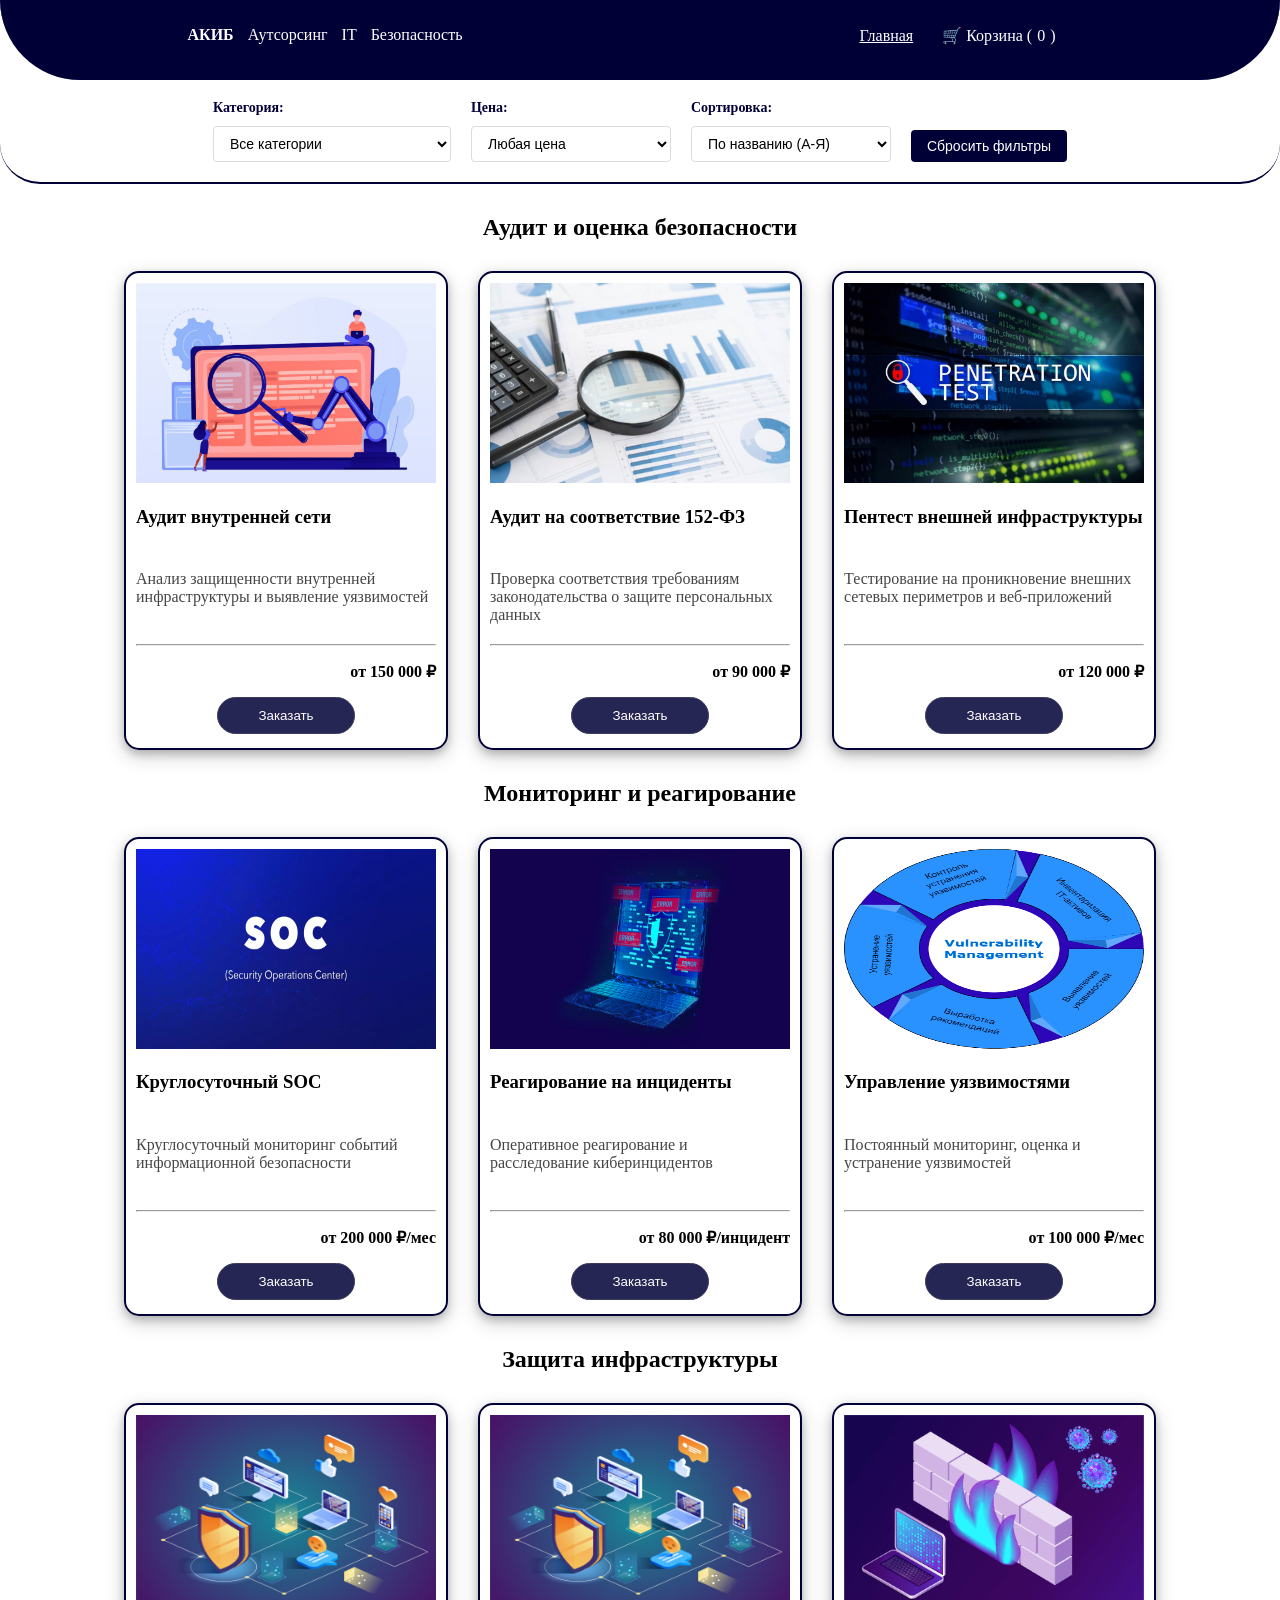
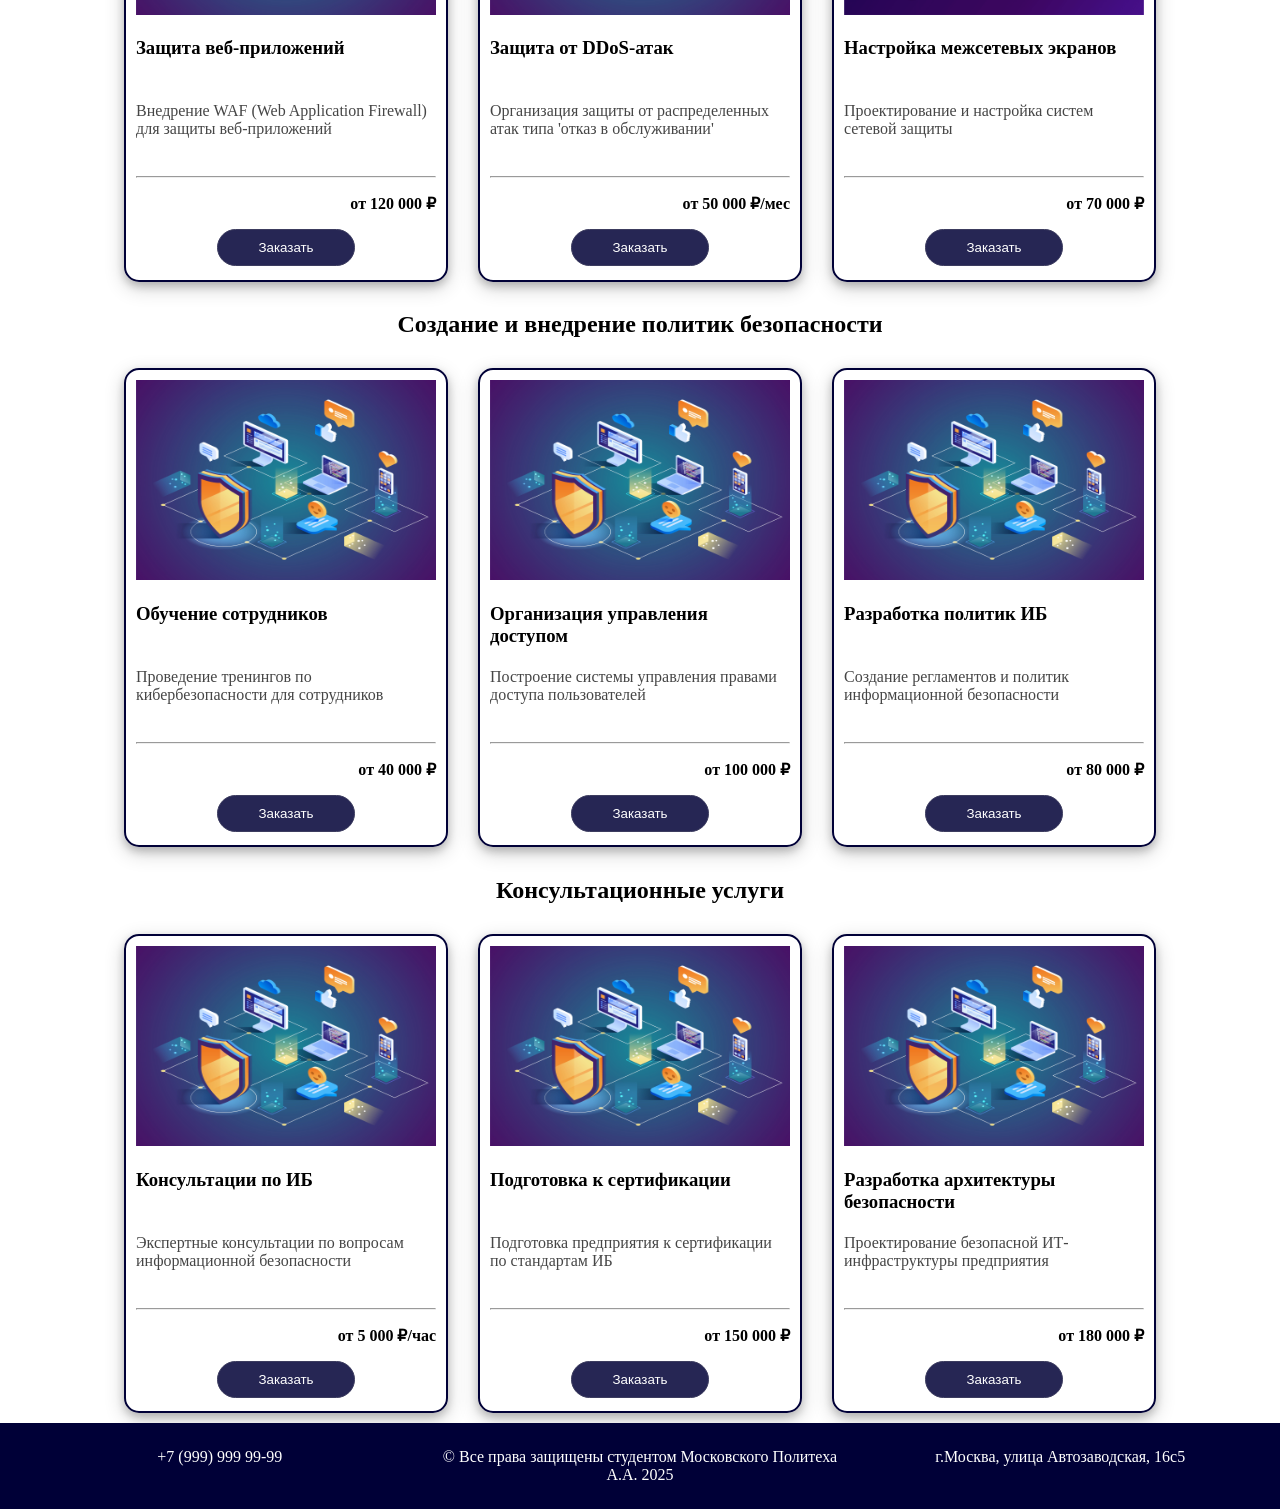
==== commit 31f13834: "Лабораторная работа №5, фильтрация через JavaScript" ====
--- a/order.html
+++ b/order.html
@@ -27,6 +27,48 @@
         </div>
     </header>
     <main>
+        <!-- Фильтры -->
+    <section id="filters">
+        <div class="filters-container">
+            <div class="filter-group">
+                <label for="categoryFilter">Категория:</label>
+                <select id="categoryFilter">
+                    <option value="all">Все категории</option>
+                    <option value="audit">Аудит и оценка безопасности</option>
+                    <option value="monitoring">Мониторинг и реагирование</option>
+                    <option value="defence">Защита инфраструктуры</option>
+                    <option value="policy">Политики безопасности</option>
+                    <option value="consultation">Консультационные услуги</option>
+                </select>
+            </div>
+            
+            <div class="filter-group">
+                <label for="priceFilter">Цена:</label>
+                <select id="priceFilter">
+                    <option value="all">Любая цена</option>
+                    <option value="0-50000">до 50 000 ₽</option>
+                    <option value="50000-100000">50 000 - 100 000 ₽</option>
+                    <option value="100000-150000">100 000 - 150 000 ₽</option>
+                    <option value="150000-200000">150 000 - 200 000 ₽</option>
+                    <option value="200000+">от 200 000 ₽</option>
+                </select>
+            </div>
+            
+            <div class="filter-group">
+                <label for="sortFilter">Сортировка:</label>
+                <select id="sortFilter">
+                    <option value="name">По названию (А-Я)</option>
+                    <option value="name-desc">По названию (Я-А)</option>
+                    <option value="price">По цене (возрастание)</option>
+                    <option value="price-desc">По цене (убывание)</option>
+                </select>
+            </div>
+            
+            <button id="resetFilters" class="reset-btn">Сбросить фильтры</button>
+        </div>
+    </section>
+    
+    <!-- Все секции будут заполняться динамически через JavaScript -->
         <!-- Все секции будут заполняться динамически через JavaScript -->
     </main>
     <footer>
--- a/css/order.css
+++ b/css/order.css
@@ -256,9 +256,92 @@
     padding: 20px;
     color: #7f8c8d;
 }
-
-@media screen and (max-width: 600px) {
+/* Стили для фильтров */
+#filters {
+    padding: 20px 0;
+    margin-bottom: 30px;
+    border-bottom: 2px solid rgb(0,0,55);
+    border-radius: 40px;
+}
+
+.filters-container {
+    max-width: 1200px;
+    margin: 0 auto;
+    padding: 0 20px;
+    display: flex;
+    flex-wrap: wrap;
+    gap: 20px;
+    align-items: end;
+    justify-content: center;
+}
+
+.filter-group {
+    display: flex;
+    flex-direction: column;
+    gap: 5px;
+}
+
+.filter-group label {
+    font-weight: 600;
+    color: rgb(0,0,55);
+    font-size: 14px;
+}
+
+.filter-group select {
+    padding: 8px 12px;
+    border: 1px solid #ddd;
+    border-radius: 4px;
+    background-color: white;
+    font-size: 14px;
+    min-width: 200px;
+}
+
+.reset-btn {
+    padding: 8px 16px;
+    background-color: rgb(0,0,55);
+    color: white;
+    border: none;
+    border-radius: 4px;
+    cursor: pointer;
+    font-size: 14px;
+    transition: background-color 0.3s;
+}
+
+.reset-btn:hover {
+    background-color: #5a6268;
+}
+
+/* Стили для скрытых секций */
+.hidden {
+    display: none !important;
+}
+
+/* Стили для сообщения о отсутствии результатов */
+.no-results {
+    text-align: center;
+    padding: 40px;
+    color: #6c757d;
+    font-size: 18px;
+    grid-column: 1 / -1;
+}
+
+.no-results h3 {
+    margin-bottom: 10px;
+    color: #2c3e50;
+}
+
+
+@media screen and (max-width: 768px) {
     .modal-content {
         width: 80%;
     }
-}+    .filters-container {
+        flex-direction: column;
+        align-items: stretch;
+    }
+    
+    .filter-group select {
+        min-width: auto;
+        width: 100%;
+    }
+}
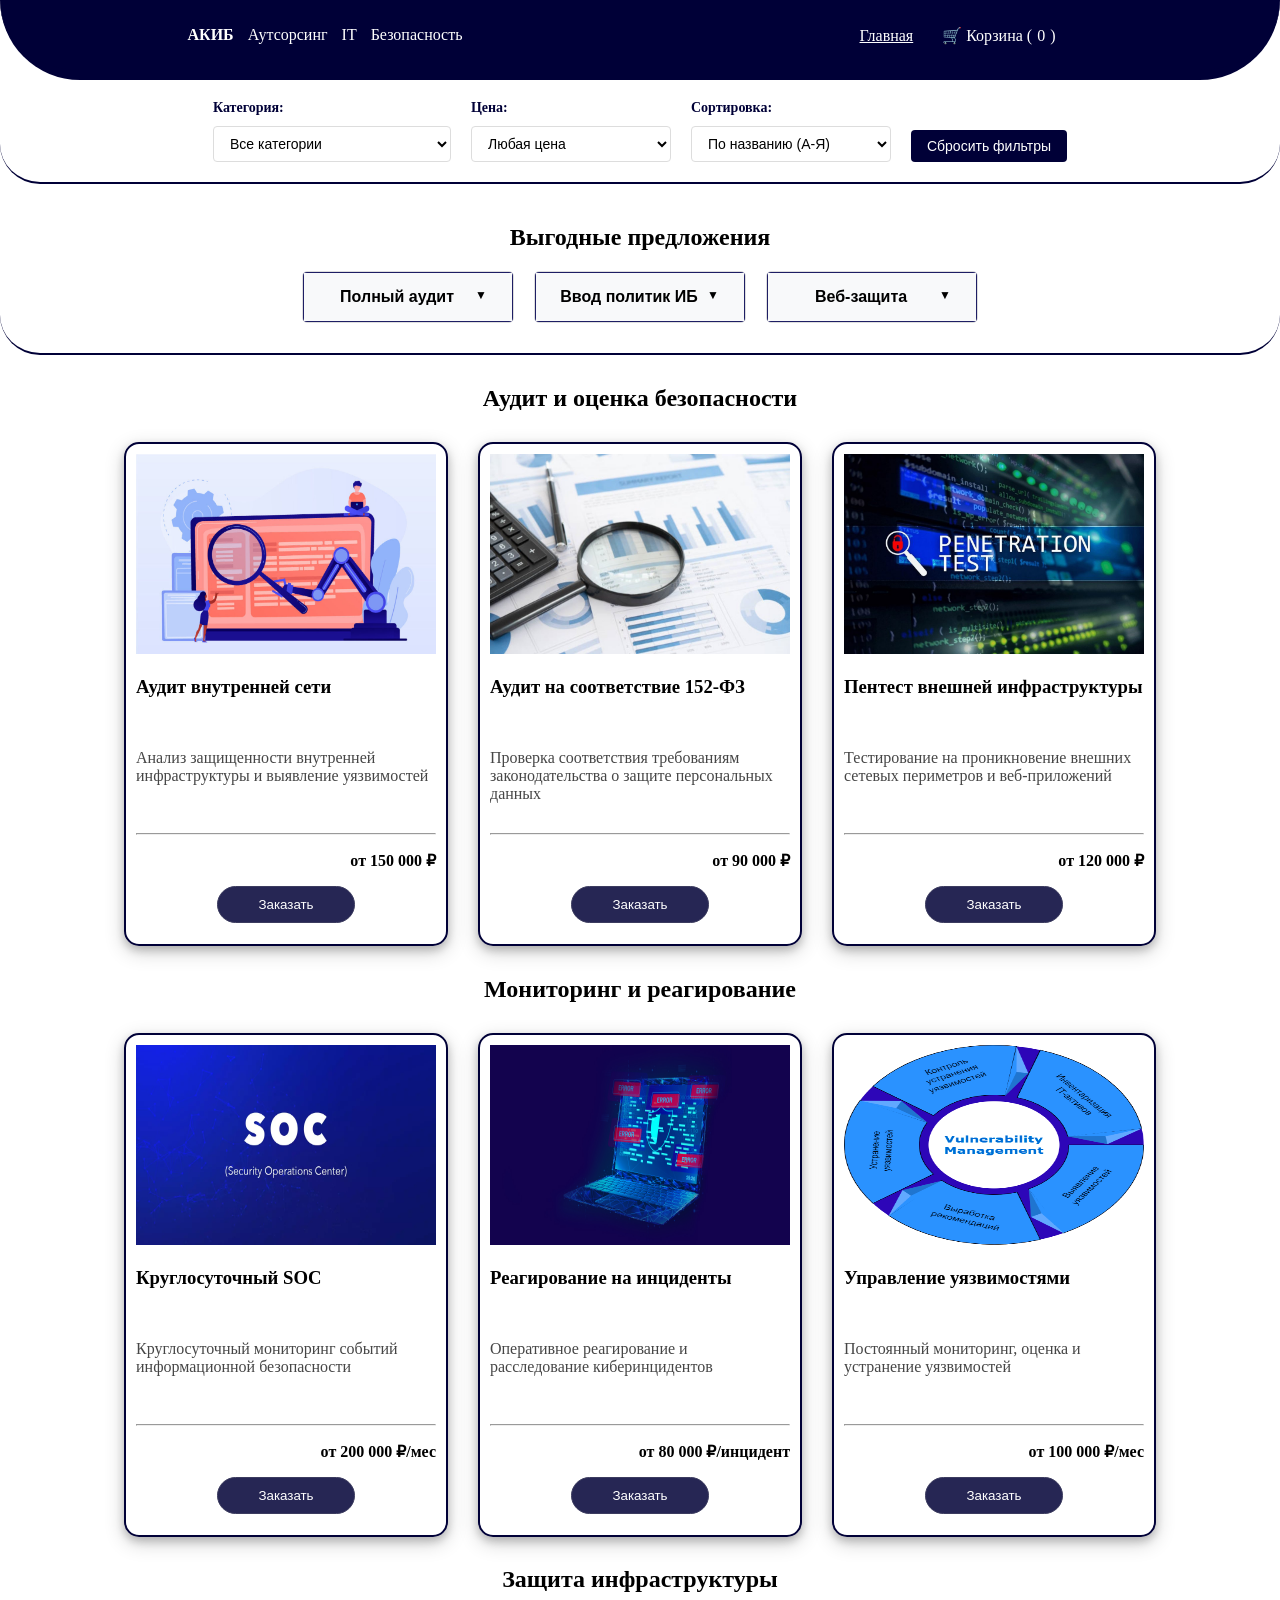
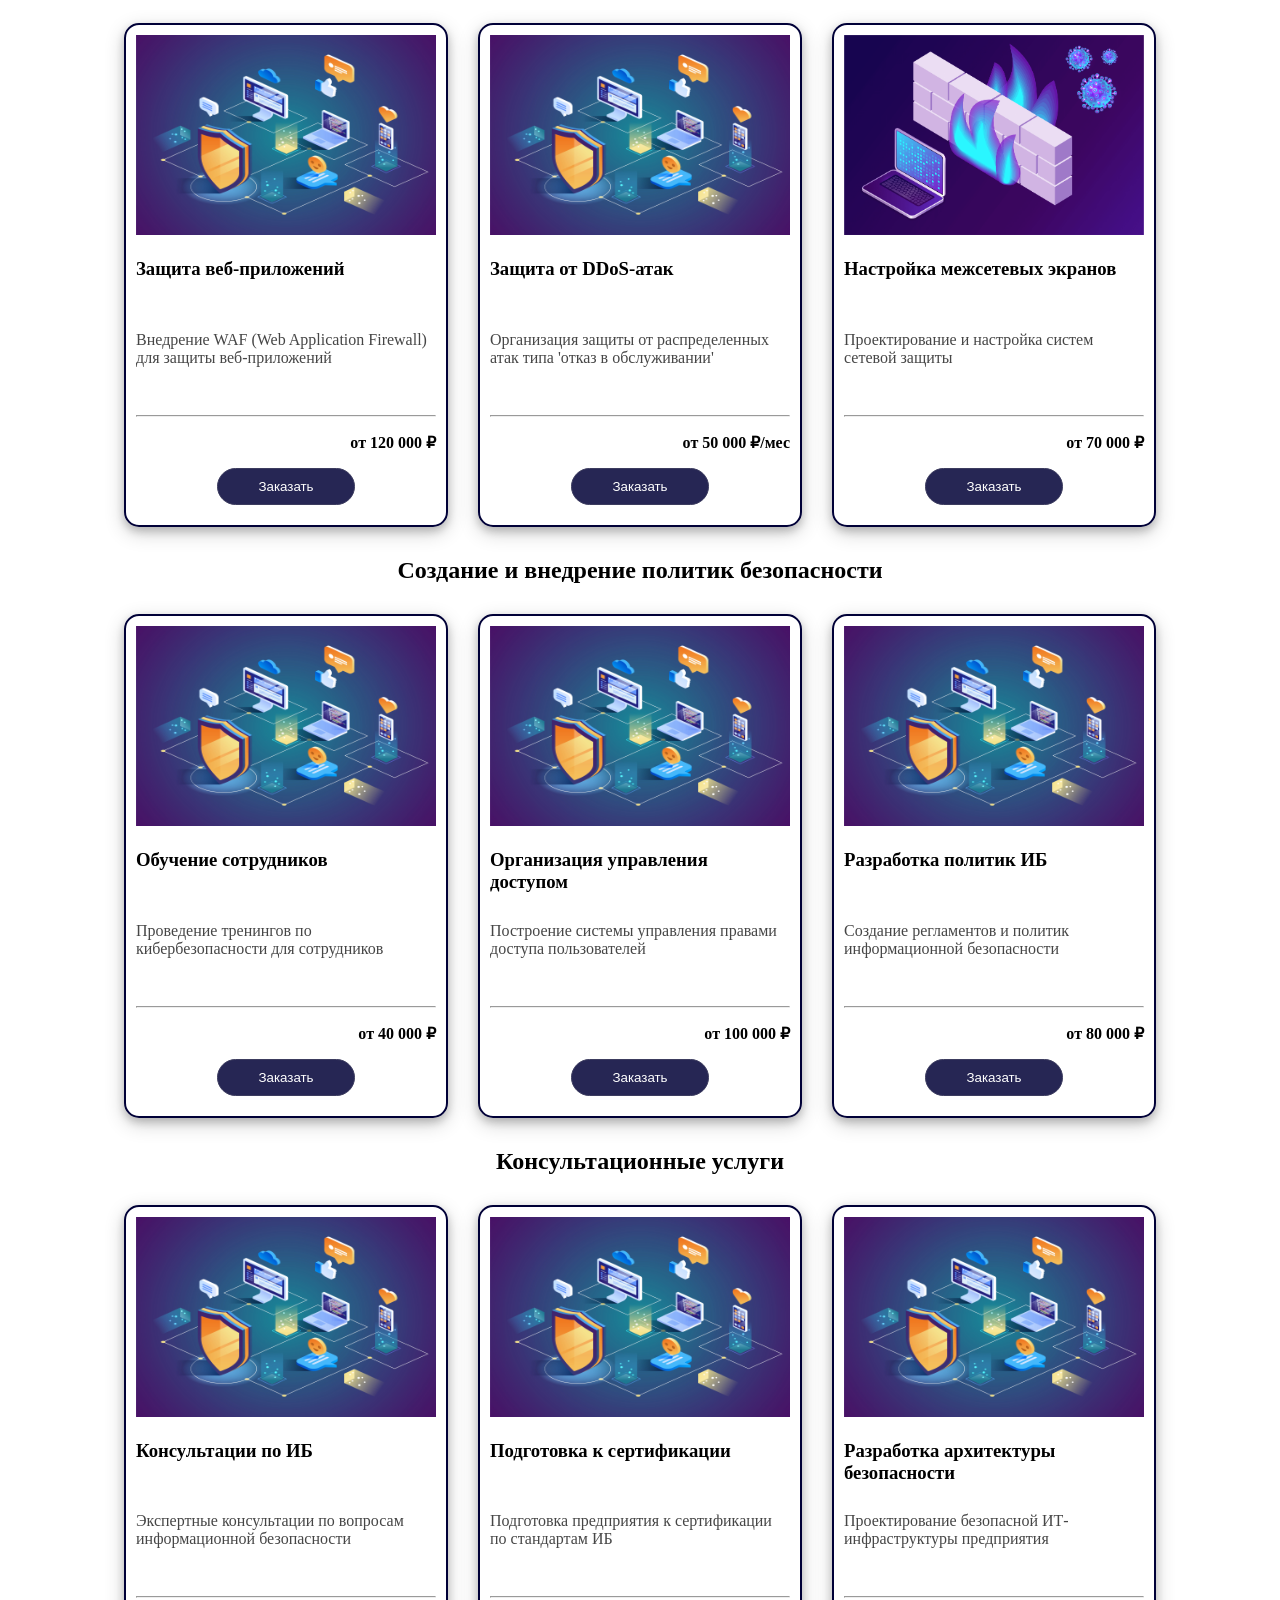
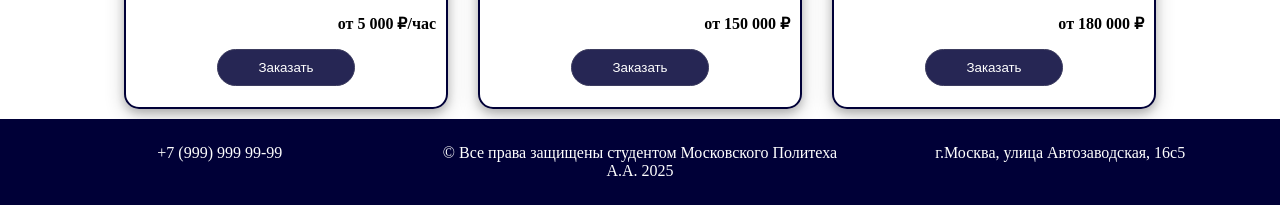
==== commit 990c68c4: "Добавлены выгодные предложения (для сбора комбо)" ====
--- a/order.html
+++ b/order.html
@@ -27,50 +27,9 @@
         </div>
     </header>
     <main>
-        <!-- Фильтры -->
-    <section id="filters">
-        <div class="filters-container">
-            <div class="filter-group">
-                <label for="categoryFilter">Категория:</label>
-                <select id="categoryFilter">
-                    <option value="all">Все категории</option>
-                    <option value="audit">Аудит и оценка безопасности</option>
-                    <option value="monitoring">Мониторинг и реагирование</option>
-                    <option value="defence">Защита инфраструктуры</option>
-                    <option value="policy">Политики безопасности</option>
-                    <option value="consultation">Консультационные услуги</option>
-                </select>
-            </div>
-            
-            <div class="filter-group">
-                <label for="priceFilter">Цена:</label>
-                <select id="priceFilter">
-                    <option value="all">Любая цена</option>
-                    <option value="0-50000">до 50 000 ₽</option>
-                    <option value="50000-100000">50 000 - 100 000 ₽</option>
-                    <option value="100000-150000">100 000 - 150 000 ₽</option>
-                    <option value="150000-200000">150 000 - 200 000 ₽</option>
-                    <option value="200000+">от 200 000 ₽</option>
-                </select>
-            </div>
-            
-            <div class="filter-group">
-                <label for="sortFilter">Сортировка:</label>
-                <select id="sortFilter">
-                    <option value="name">По названию (А-Я)</option>
-                    <option value="name-desc">По названию (Я-А)</option>
-                    <option value="price">По цене (возрастание)</option>
-                    <option value="price-desc">По цене (убывание)</option>
-                </select>
-            </div>
-            
-            <button id="resetFilters" class="reset-btn">Сбросить фильтры</button>
-        </div>
-    </section>
-    
-    <!-- Все секции будут заполняться динамически через JavaScript -->
         <!-- Все секции будут заполняться динамически через JavaScript -->
     </main>
+    
     <footer>
         <div>
             <section>+7 (999) 999 99-99</section>
--- a/css/order.css
+++ b/css/order.css
@@ -10,17 +10,17 @@
 }
 .card {
     width: 300px;
-    height: 455px;
+    height: 480px;
     border: 2px solid rgb(0,0,55);
     border-radius: 15px;
     padding: 10px;
     box-shadow: 0 4px 8px 0 rgba(0, 0, 0, 0.2), 0 6px 20px 0 rgba(0, 0, 0, 0.19);
 }
 .card h3 {
-    min-height: 46px;
+    min-height: 54px;
 }
 .card p.descryption {
-    min-height: 58px;
+    min-height: 68px;
 }
 .img-holder {
     display: inline-block;
@@ -259,7 +259,6 @@
 /* Стили для фильтров */
 #filters {
     padding: 20px 0;
-    margin-bottom: 30px;
     border-bottom: 2px solid rgb(0,0,55);
     border-radius: 40px;
 }
@@ -311,6 +310,97 @@
     background-color: #5a6268;
 }
 
+/* Готовые предложения */
+#offers {
+    padding: 20px 0;
+    margin-bottom: 30px;
+    border-bottom: 2px solid rgb(0,0,55);
+    border-radius: 40px;
+    text-align: center;
+}
+
+.offer-container {
+    max-width: 1200px;
+    margin: 0 auto;
+    padding: 0 20px;
+    display: flex;
+    flex-wrap: wrap;
+    gap: 20px;
+    align-items: end;
+    justify-content: center;
+}
+
+.offer-group {
+    margin-bottom: 10px;
+    border: 1px solid #ddd;
+    border-radius: 5px;
+    overflow: hidden;
+}
+
+.offer-btn {
+    width: 210px;
+    padding: 15px 20px;
+    background-color: #f8f9fa;
+    border: 1px solid rgb(30,30,100);
+    text-align: left;
+    font-size: 16px;
+    font-weight: bold;
+    cursor: pointer;
+    transition: background-color 0.3s;
+    z-index: 1;
+    text-align: center;
+}
+
+.offer-btn:hover {
+    background-color: #e9ecef;
+}
+
+.offer-content {
+    display: none;
+    padding: 5px;
+    background-color: rgba(30,30,100,0.95);
+    color: #f8f9fa;
+    border: none;
+    border-bottom-right-radius: 15px;
+    border-bottom-left-radius: 15px;
+    width: 200px;
+    position: absolute;
+    z-index: 1000;
+    box-shadow: 0 4px 8px rgba(0,0,0,0.1);
+}
+
+.offer-content.active {
+    display: block;
+}
+
+/* Дополнительные стили для улучшения внешнего вида */
+.offer-btn::after {
+    content: "▼";
+    float: right;
+    font-size: 12px;
+    padding: 0px 5px;
+    transition: transform 0.3s;
+}
+
+.offer-btn.active::after {
+    transform: rotate(180deg);
+}
+/*
+.offer-container {
+    max-width: 1200px;
+    margin: 0 auto;
+    padding: 0 20px;
+    display: flex;
+    flex-wrap: wrap;
+    gap: 20px;
+    align-items: end;
+    justify-content: center;
+}
+.offer-group {
+    display: flex;
+    flex-direction: column;
+    gap: 5px;
+} */
 /* Стили для скрытых секций */
 .hidden {
     display: none !important;
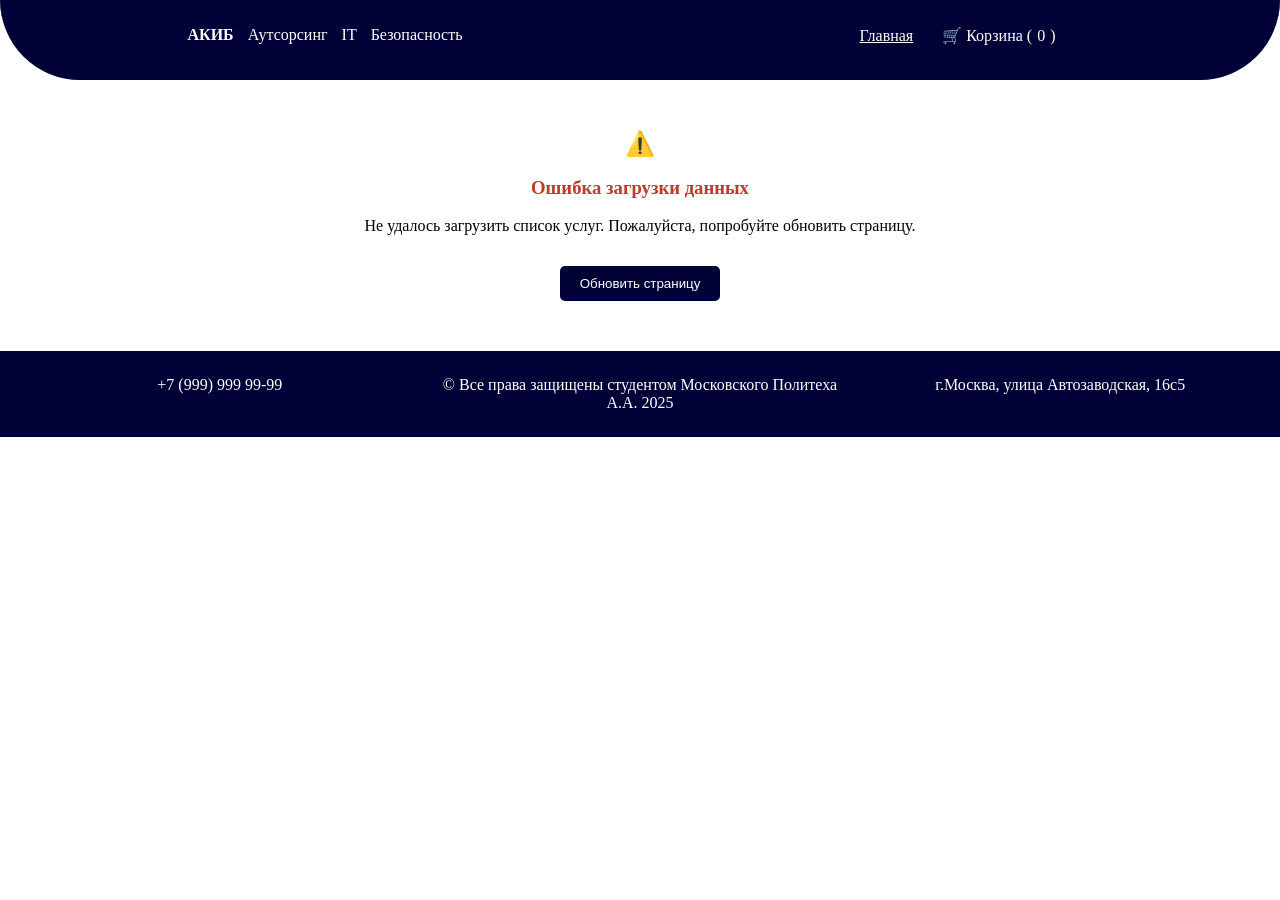
==== commit 3926f0e3: "Лабораторная работа №8 - Реализация функциональности оформления заказа. Сделано сохранение и отправк" ====
--- a/order.html
+++ b/order.html
@@ -48,7 +48,7 @@
                 <p><strong>Стоимость:</strong> <span id="selectedPrice"></span></p>
             </div>
 
-            <form id="orderForm" action="https://httpbin.org/post" method="POST" accept-charset="utf-8">
+            <form id="orderForm" action="https://api-webtech.onrender.com/order" method="POST" accept-charset="utf-8">
                 <div class="form-group">
                     <label for="company">Компания *</label>
                     <input type="text" id="company" name="company" required>
--- a/css/order.css
+++ b/css/order.css
@@ -373,6 +373,42 @@
     display: block;
 }
 
+.offer-suggestion {
+    transition: all 0.3s ease;
+}
+
+.offer-suggestion:hover {
+    box-shadow: 0 4px 8px rgba(0,0,0,0.1);
+    transform: translateY(-2px);
+}
+/* Стили для модального окна предложений */
+/* Стили для модального окна предложений */
+#offerModal {
+    position: fixed;
+    top: 0;
+    left: 0;
+    width: 100%;
+    height: 100%;
+    background-color: rgba(0,0,0,0.5);
+    display: flex;
+    justify-content: center;
+    align-items: center;
+    z-index: 1002;
+}
+
+.offer-suggestion {
+    border: 2px solid rgb(0,0,55);
+    border-radius: 15px;
+    padding: 15px;
+    margin: 15px 0;
+    background: #f9f9f9;
+    transition: all 0.3s ease;
+}
+
+.offer-suggestion:hover {
+    box-shadow: 0 4px 8px rgba(0,0,0,0.1);
+    transform: translateY(-2px);
+}
 /* Дополнительные стили для улучшения внешнего вида */
 .offer-btn::after {
     content: "▼";
@@ -385,22 +421,7 @@
 .offer-btn.active::after {
     transform: rotate(180deg);
 }
-/*
-.offer-container {
-    max-width: 1200px;
-    margin: 0 auto;
-    padding: 0 20px;
-    display: flex;
-    flex-wrap: wrap;
-    gap: 20px;
-    align-items: end;
-    justify-content: center;
-}
-.offer-group {
-    display: flex;
-    flex-direction: column;
-    gap: 5px;
-} */
+
 /* Стили для скрытых секций */
 .hidden {
     display: none !important;
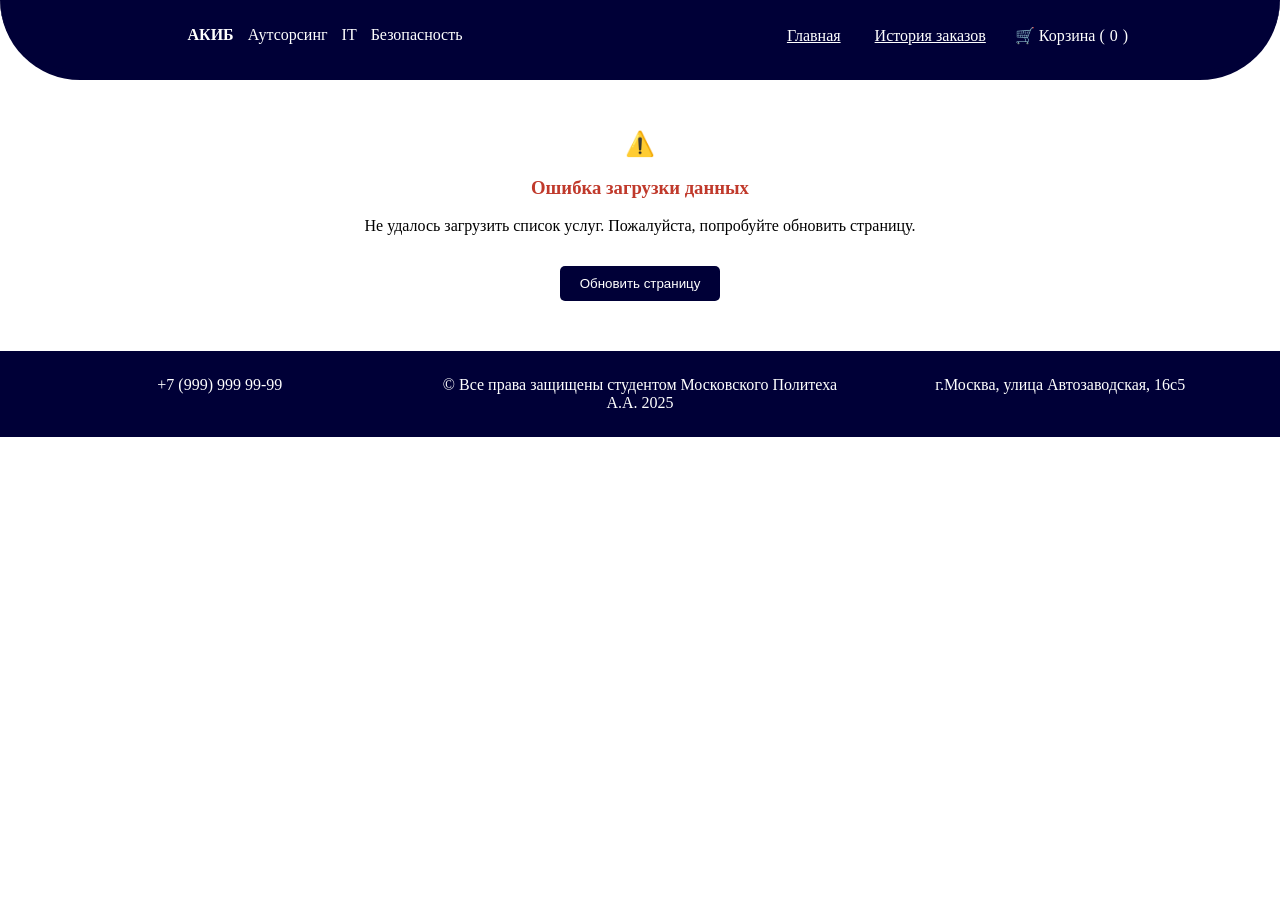
==== commit 2bd7aa88: "Добавлена история заказов с отображением в виде карточек" ====
--- a/order.html
+++ b/order.html
@@ -19,6 +19,7 @@
             <section>
                 <nav>
                     <a href="./index.html">Главная</a>
+                    <a href="./history.html">История заказов</a>
                     <div id="cart-icon" onclick="toggleCart()">
                         🛒 Корзина (<span id="cart-count">0</span>)
                     </div>
